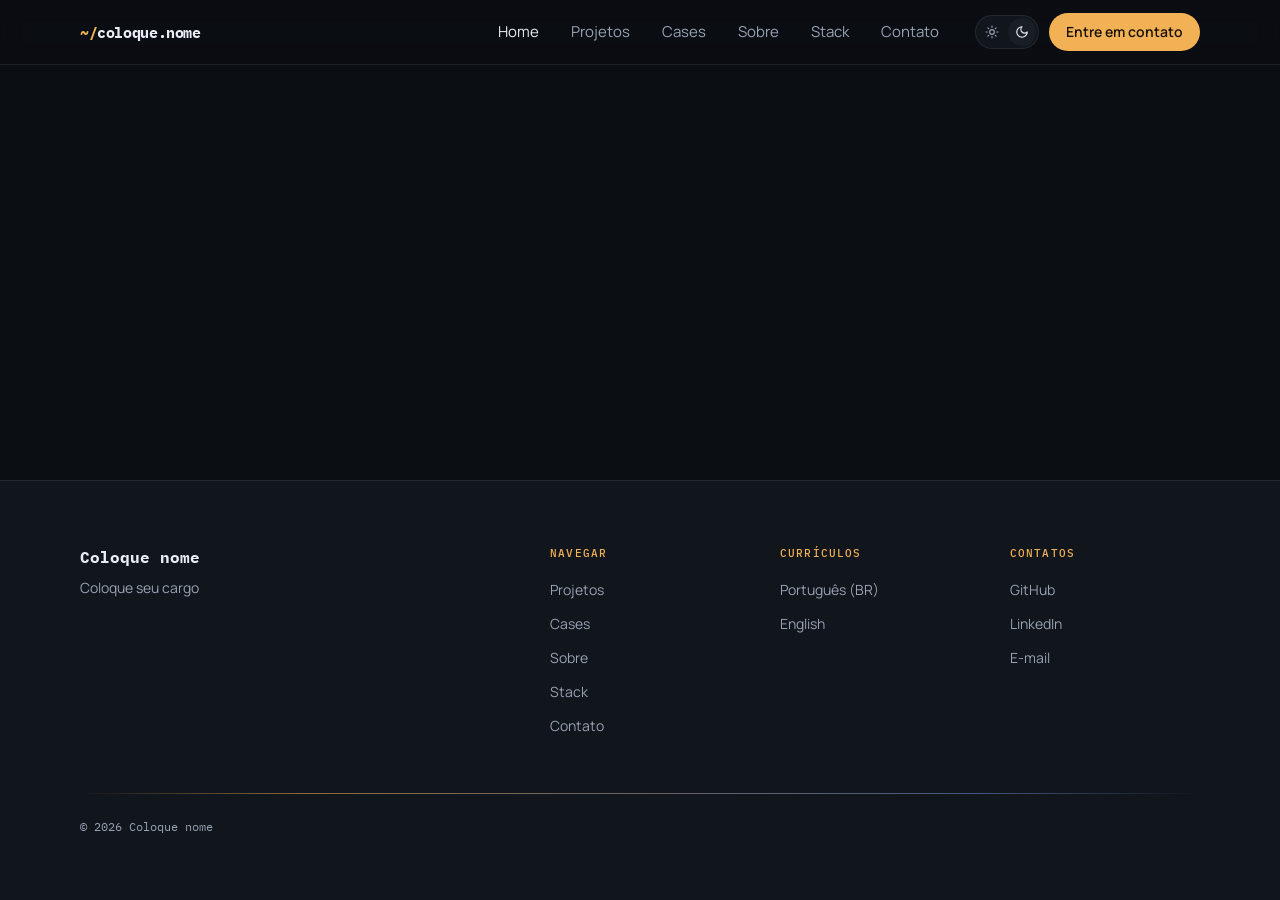
==== index.html @ 4e54563a "feat: adiciona rodapé Colunas de navegação, currículos e contatos, com o ano atualizado por script. " ====
<!DOCTYPE html>
<html lang="pt-BR">
<head>
  <meta charset="UTF-8">
  <meta name="viewport" content="width=device-width, initial-scale=1">
  <title>Coloque nome · Portfólio</title>
  <meta name="description" content="Portfólio com projetos, cases, trajetória e stack.">
  <meta property="og:title" content="Coloque nome · Portfólio">
  <meta property="og:description" content="Portfólio com projetos, cases, trajetória e stack.">
  <meta property="og:type" content="website">
  <meta property="og:locale" content="pt_BR">
  <link rel="icon" href="assets/favicon.svg" type="image/svg+xml">

  <link rel="preconnect" href="https://fonts.googleapis.com">
  <link rel="preconnect" href="https://fonts.gstatic.com" crossorigin>
  <link rel="stylesheet" href="https://fonts.googleapis.com/css2?family=IBM+Plex+Mono:wght@400;500;600;700&family=Manrope:wght@400..800&display=swap">

  <link rel="stylesheet" href="css/tokens.css">
  <link rel="stylesheet" href="css/base.css">
  <link rel="stylesheet" href="css/componentes.css">
  <link rel="stylesheet" href="css/layout.css">

  <!-- Aplica o tema antes de desenhar a página. -->
  <script src="js/tema.js"></script>
</head>
<body>
  <a class="pular" href="#conteudo">Pular para o conteúdo</a>

  <header class="cabecalho">
    <div class="container cabecalho__barra">
      <a class="logo" href="index.html" aria-label="Ir para a página inicial"><span aria-hidden="true">~/</span>coloque.nome</a>

      <div class="cabecalho__lado">
        <nav class="nav" aria-label="Navegação principal">
          <ul>
            <li><a href="index.html" aria-current="page">Home</a></li>
            <li><a href="projetos.html">Projetos</a></li>
            <li><a href="cases.html">Cases</a></li>
            <li><a href="sobre.html">Sobre</a></li>
            <li><a href="stack.html">Stack</a></li>
            <li><a href="contato.html">Contato</a></li>
          </ul>
        </nav>

        <div class="cabecalho__acoes">
          <div class="tema" role="group" aria-label="Tema">
            <button class="tema__botao" type="button" data-definir-tema="claro" aria-label="Usar tema claro" title="Usar tema claro">
              <svg class="icone" viewBox="0 0 24 24" aria-hidden="true"><circle cx="12" cy="12" r="4"/><path d="M12 2v2"/><path d="M12 20v2"/><path d="m4.93 4.93 1.41 1.41"/><path d="m17.66 17.66 1.41 1.41"/><path d="M2 12h2"/><path d="M20 12h2"/><path d="m6.34 17.66-1.41 1.41"/><path d="m19.07 4.93-1.41 1.41"/></svg>
            </button>
            <button class="tema__botao" type="button" data-definir-tema="escuro" aria-label="Usar tema escuro" title="Usar tema escuro">
              <svg class="icone" viewBox="0 0 24 24" aria-hidden="true"><path d="M12 3a6 6 0 0 0 9 9 9 9 0 1 1-9-9Z"/></svg>
            </button>
          </div>
          <a class="botao botao--primario cabecalho__cta" href="contato.html">Entre em contato</a>
          <button class="menu-botao" type="button" aria-expanded="false" aria-controls="menu-mobile" aria-label="Abrir menu">
            <svg class="icone icone--abrir" viewBox="0 0 24 24" aria-hidden="true"><path d="M4 6h16"/><path d="M4 12h16"/><path d="M4 18h16"/></svg>
            <svg class="icone icone--fechar" viewBox="0 0 24 24" aria-hidden="true"><path d="M18 6 6 18"/><path d="m6 6 12 12"/></svg>
          </button>
        </div>
      </div>
    </div>

    <nav class="menu-mobile" id="menu-mobile" aria-label="Navegação principal" hidden>
      <ul class="container">
        <li><a class="menu-mobile__link" href="index.html" aria-current="page"><span class="nav__marca" aria-hidden="true">/</span>Home</a></li>
        <li><a class="menu-mobile__link" href="projetos.html"><span class="nav__marca" aria-hidden="true">/</span>Projetos</a></li>
        <li><a class="menu-mobile__link" href="cases.html"><span class="nav__marca" aria-hidden="true">/</span>Cases</a></li>
        <li><a class="menu-mobile__link" href="sobre.html"><span class="nav__marca" aria-hidden="true">/</span>Sobre</a></li>
        <li><a class="menu-mobile__link" href="stack.html"><span class="nav__marca" aria-hidden="true">/</span>Stack</a></li>
        <li><a class="menu-mobile__link" href="contato.html"><span class="nav__marca" aria-hidden="true">/</span>Contato</a></li>
        <li class="menu-mobile__cta"><a class="botao botao--primario" href="contato.html">Entre em contato</a></li>
      </ul>
    </nav>
  </header>

  <main id="conteudo">
  </main>

  <footer class="rodape">
    <div class="container rodape__conteudo">
      <div class="rodape__grade">
        <div>
          <p class="rodape__nome">Coloque nome</p>
          <p class="rodape__cargo">Coloque seu cargo</p>
        </div>

        <div class="rodape__colunas">
          <div>
            <h2 class="rotulo">Navegar</h2>
            <ul>
              <li><a href="projetos.html">Projetos</a></li>
              <li><a href="cases.html">Cases</a></li>
              <li><a href="sobre.html">Sobre</a></li>
              <li><a href="stack.html">Stack</a></li>
              <li><a href="contato.html">Contato</a></li>
            </ul>
          </div>

          <div>
            <h2 class="rotulo">Currículos</h2>
            <ul>
              <li><a href="assets/curriculos/curriculo-pt-br.pdf" target="_blank" rel="noopener noreferrer">Português (BR)<span class="so-leitor"> (abre em nova aba)</span></a></li>
              <li><a href="assets/curriculos/resume-en.pdf" target="_blank" rel="noopener noreferrer" lang="en">English<span class="so-leitor" lang="pt-BR"> (abre em nova aba)</span></a></li>
            </ul>
          </div>

          <div>
            <h2 class="rotulo">Contatos</h2>
            <ul>
              <li><a href="https://github.com/seu-usuario" target="_blank" rel="noopener noreferrer">GitHub<span class="so-leitor"> (abre em nova aba)</span></a></li>
              <li><a href="https://www.linkedin.com/in/seu-usuario" target="_blank" rel="noopener noreferrer">LinkedIn<span class="so-leitor"> (abre em nova aba)</span></a></li>
              <li><a href="mailto:seuemail@exemplo.com">E-mail</a></li>
            </ul>
          </div>
        </div>
      </div>

      <div class="divisor"></div>
      <p class="rodape__direitos">© <span id="ano">2026</span> Coloque nome</p>
    </div>
  </footer>

  <script src="js/menu.js" defer></script>
  <script src="js/rodape.js" defer></script>
</body>
</html>
---- css/tokens.css ----
/*
 * TOKENS DE DESIGN
 * Todas as cores, fontes e medidas do site saem daqui.
 * O tema escuro é o padrão (:root); o claro entra com data-tema="claro" no <html>.
 * Para mudar a identidade, altere --ambar, --verde, --azul, --violeta e os neutros.
 */
:root {
  /* Tipografia */
  --fonte-sans: "Manrope", system-ui, -apple-system, "Segoe UI", Roboto, sans-serif;
  --fonte-mono: "IBM Plex Mono", ui-monospace, "Cascadia Code", Consolas, monospace;

  /* Neutros */
  --fundo: #0b0e13;
  --texto: #e9edf3;
  --superficie: #11151c;
  --superficie-2: #181d26;
  --texto-suave: #98a2b3;
  --linha: rgb(233 237 243 / 0.09);
  --linha-forte: rgb(233 237 243 / 0.18);

  /* Cores de destaque */
  --ambar: #f2b155;
  --verde: #5cc8b8;
  --azul: #7fa8f8;
  --violeta: #b5a0f5;
  --sobre-destaque: #1a1204;
  --erro: #ff8a7a;

  /* As "janelas" de código ficam escuras nos dois temas. */
  --codigo: #0e1218;
  --codigo-texto: #e9edf3;
  --codigo-suave: #8a95a6;
  --codigo-linha: rgb(233 237 243 / 0.1);
  --codigo-ambar: #f2b155;
  --codigo-verde: #5cc8b8;
  --codigo-azul: #7fa8f8;
  --codigo-violeta: #b5a0f5;

  /* Cor de destaque da seção atual (projetos = âmbar, cases = verde). */
  --tom: var(--ambar);

  /* Medidas */
  --raio: 0.75rem;
  --raio-grande: 1.05rem;
  --largura-site: 75rem;
  --altura-cabecalho: 4rem;

  /* Movimento */
  --curva-saida: cubic-bezier(0.22, 1, 0.36, 1);
}

[data-tema="claro"] {
  --fundo: #f5f6f8;
  --texto: #12161d;
  --superficie: #ffffff;
  --superficie-2: #eaedf2;
  --texto-suave: #556070;
  --linha: rgb(18 22 29 / 0.1);
  --linha-forte: rgb(18 22 29 / 0.2);

  --ambar: #a45a00;
  --verde: #0b7468;
  --azul: #2b5bd0;
  --violeta: #6547cc;
  --sobre-destaque: #ffffff;
  --erro: #c0392b;
}

/* Cada área do site pinta os destaques com a própria cor. */
[data-tom="projeto"] {
  --tom: var(--ambar);
}
[data-tom="case"] {
  --tom: var(--verde);
}
---- css/base.css ----
/*
 * BASE
 * Reset, tipografia e utilitários usados em todas as páginas.
 */

/* ----------------------------------- Reset ---------------------------------- */

*,
*::before,
*::after {
  box-sizing: border-box;
}

* {
  margin: 0;
}

html {
  height: 100%;
  font-family: var(--fonte-sans);
  color-scheme: dark;
  scroll-behavior: smooth;
  scroll-padding-top: 6rem;
  -webkit-text-size-adjust: 100%;
}

html[data-tema="claro"] {
  color-scheme: light;
}

body {
  display: flex;
  min-height: 100%;
  flex-direction: column;
  background: var(--fundo);
  color: var(--texto);
  line-height: 1.5;
  -webkit-font-smoothing: antialiased;
}

main {
  flex: 1;
}

img,
svg {
  display: block;
  max-width: 100%;
}

a {
  color: inherit;
  text-decoration: none;
}

ul,
ol {
  padding: 0;
  list-style: none;
}

h1,
h2,
h3,
h4 {
  font-size: inherit;
  font-weight: inherit;
  text-wrap: balance;
}

button,
input,
select,
textarea {
  font: inherit;
  color: inherit;
}

button {
  padding: 0;
  border: 0;
  background: none;
  cursor: pointer;
}

[hidden] {
  display: none !important;
}

::selection {
  background: color-mix(in oklab, var(--ambar) 35%, transparent);
}

:focus-visible {
  outline: 2px solid var(--tom);
  outline-offset: 3px;
}

/* -------------------------------- Utilitários ------------------------------- */

/* Largura máxima do conteúdo, com respiro nas laterais. */
.container {
  width: 100%;
  max-width: var(--largura-site);
  margin-inline: auto;
  padding-inline: 1.25rem;
}

@media (min-width: 40rem) {
  .container {
    padding-inline: 2.5rem;
  }
}

/* Rótulo pequeno em mono, caixa alta: categorias, metadados, índices. */
.rotulo {
  font-family: var(--fonte-mono);
  font-size: 0.6875rem;
  font-weight: 500;
  line-height: 1.5;
  letter-spacing: 0.1em;
  text-transform: uppercase;
}

/* Divisor fino que se apaga nas pontas. */
.divisor {
  height: 1px;
  background: linear-gradient(
    90deg,
    transparent,
    color-mix(in oklab, var(--tom) 55%, transparent) 20%,
    color-mix(in oklab, var(--azul) 45%, transparent) 80%,
    transparent
  );
}

/* Malha de "blueprint" usada nas capas geradas. */
.malha {
  background-image:
    linear-gradient(var(--linha) 1px, transparent 1px),
    linear-gradient(90deg, var(--linha) 1px, transparent 1px);
  background-size: 32px 32px;
}

/* Ícones em linha (SVG), herdam a cor do texto. */
.icone {
  width: 1rem;
  height: 1rem;
  flex-shrink: 0;
  fill: none;
  stroke: currentColor;
  stroke-width: 2;
  stroke-linecap: round;
  stroke-linejoin: round;
}

/* Cursor piscando das janelas de código. */
.cursor {
  display: inline-block;
  width: 0.55em;
  height: 1.1em;
  vertical-align: text-bottom;
  background: var(--codigo-ambar);
  animation: cursor-pisca 1.1s steps(1) infinite;
}

@keyframes cursor-pisca {
  0%,
  49% {
    opacity: 1;
  }
  50%,
  100% {
    opacity: 0;
  }
}

/* Visível só para leitores de tela. */
.so-leitor {
  position: absolute;
  width: 1px;
  height: 1px;
  overflow: hidden;
  clip-path: inset(50%);
  white-space: nowrap;
}

/* Link "Pular para o conteúdo": aparece ao receber foco pelo teclado. */
.pular {
  position: fixed;
  top: 0.75rem;
  left: 0.75rem;
  z-index: 100;
  padding: 0.5rem 1rem;
  border-radius: 999px;
  background: var(--ambar);
  color: var(--sobre-destaque);
  font-size: 0.875rem;
  transform: translateY(-200%);
}

.pular:focus {
  transform: none;
}
---- css/componentes.css ----
/*
 * COMPONENTES
 * Peças reaproveitadas entre as páginas.
 */

/* ----------------------------------- Botão ---------------------------------- */

.botao {
  display: inline-flex;
  align-items: center;
  justify-content: center;
  gap: 0.5rem;
  padding: 0.625rem 1.25rem;
  border: 1px solid transparent;
  border-radius: 999px;
  font-size: 0.875rem;
  font-weight: 600;
  line-height: 1.25rem;
  white-space: nowrap;
  cursor: pointer;
  transition:
    background-color 150ms var(--curva-saida),
    color 150ms var(--curva-saida),
    border-color 150ms var(--curva-saida),
    transform 150ms var(--curva-saida);
}

.botao:active {
  transform: translateY(1px);
}

.botao:disabled {
  opacity: 0.6;
  cursor: default;
}

/* Preenchido com a cor de destaque da seção. */
.botao--primario {
  background: var(--tom);
  color: var(--sobre-destaque);
}

.botao--primario:hover {
  background: color-mix(in oklab, var(--tom), var(--texto) 14%);
}

/* Só contorno, para a ação secundária. */
.botao--secundario {
  border-color: color-mix(in oklab, var(--tom) 55%, transparent);
  color: var(--tom);
}

.botao--secundario:hover {
  background: color-mix(in oklab, var(--tom) 12%, transparent);
}
---- css/layout.css ----
/*
 * LAYOUT
 * Cabeçalho fixo e rodapé, repetidos em todas as páginas.
 */

/* --------------------------------- Cabeçalho -------------------------------- */

.cabecalho {
  position: fixed;
  inset: 0 0 auto;
  z-index: 50;
  border-bottom: 1px solid var(--linha);
  background: color-mix(in srgb, var(--fundo) 85%, transparent);
  -webkit-backdrop-filter: blur(12px);
  backdrop-filter: blur(12px);
}

/* O cabeçalho é fixo: o conteúdo começa logo abaixo dele. */
main {
  padding-top: var(--altura-cabecalho);
}

.cabecalho__barra {
  display: flex;
  height: var(--altura-cabecalho);
  align-items: center;
  justify-content: space-between;
  gap: 1rem;
}

.logo {
  font-family: var(--fonte-mono);
  font-size: 0.95rem;
  font-weight: 700;
  letter-spacing: -0.025em;
}

.logo span {
  color: var(--ambar);
}

.cabecalho__lado {
  display: flex;
  align-items: center;
  gap: 1.5rem;
}

.cabecalho__acoes {
  display: flex;
  align-items: center;
  gap: 0.625rem;
}

/* O botão de contato só cabe a partir de 640px. */
.cabecalho__cta {
  display: none;
  padding: 0.5rem 1rem;
}

@media (min-width: 40rem) {
  .cabecalho__cta {
    display: inline-flex;
  }
}

/* Navegação em linha, a partir de 1024px. */
.nav {
  display: none;
}

.nav ul {
  display: flex;
  align-items: center;
  gap: 0.5rem;
}

.nav a {
  display: block;
  padding: 0.375rem 0.75rem;
  border-radius: 999px;
  color: var(--texto-suave);
  font-size: 0.9375rem;
  transition: color 150ms;
}

.nav a:hover,
.nav a[aria-current="page"] {
  color: var(--texto);
}

/* A barra em mono marca a página atual. */
.nav__marca {
  margin-right: 0.25rem;
  color: var(--ambar);
  font-family: var(--fonte-mono);
}

@media (min-width: 64rem) {
  .nav {
    display: block;
  }
}

/* ------------------------------ Alternar tema ------------------------------- */

/* Controle segmentado sol/lua. O lado ativo é pintado só com CSS. */
.tema {
  display: inline-flex;
  align-items: center;
  gap: 0.125rem;
  padding: 0.125rem;
  border: 1px solid var(--linha);
  border-radius: 999px;
  background: var(--superficie);
}

.tema__botao {
  display: inline-flex;
  width: 1.75rem;
  height: 1.75rem;
  align-items: center;
  justify-content: center;
  border-radius: 999px;
  color: var(--texto-suave);
  transition: color 150ms;
}

.tema__botao:hover {
  color: var(--texto);
}

.tema__botao .icone {
  width: 0.875rem;
  height: 0.875rem;
}

:root:not([data-tema="claro"]) .tema__botao[data-definir-tema="escuro"],
[data-tema="claro"] .tema__botao[data-definir-tema="claro"] {
  background: var(--superficie-2);
  color: var(--texto);
}

/* -------------------------------- Menu mobile ------------------------------- */

.menu-botao {
  display: inline-flex;
  width: 2.25rem;
  height: 2.25rem;
  align-items: center;
  justify-content: center;
  border: 1px solid var(--linha);
  border-radius: 999px;
}

/* O ícone troca entre "menu" e "fechar" conforme o estado do botão. */
.menu-botao .icone--fechar,
.menu-botao[aria-expanded="true"] .icone--abrir {
  display: none;
}

.menu-botao[aria-expanded="true"] .icone--fechar {
  display: block;
}

.menu-mobile {
  border-top: 1px solid var(--linha);
  background: var(--fundo);
}

.menu-mobile ul {
  display: flex;
  flex-direction: column;
  padding-block: 0.75rem;
}

.menu-mobile__link {
  display: flex;
  align-items: center;
  gap: 0.5rem;
  padding-block: 0.75rem;
  color: var(--texto-suave);
}

.menu-mobile__link[aria-current="page"] {
  color: var(--texto);
}

.menu-mobile__link .nav__marca {
  margin-right: 0;
  opacity: 0;
}

.menu-mobile__link[aria-current="page"] .nav__marca {
  opacity: 1;
}

/* No celular o botão de contato sai da barra e vem para o fim do menu. */
.menu-mobile__cta {
  padding: 0.75rem 0 0.5rem;
}

.menu-mobile__cta .botao {
  width: 100%;
}

@media (min-width: 40rem) {
  .menu-mobile__cta {
    display: none;
  }
}

@media (min-width: 64rem) {
  .menu-botao,
  .menu-mobile {
    display: none;
  }
}

/* ---------------------------------- Rodapé ---------------------------------- */

.rodape {
  border-top: 1px solid var(--linha);
  background: var(--superficie);
}

.rodape__conteudo {
  padding-block: 4rem;
}

.rodape__grade {
  display: grid;
  gap: 3rem;
}

.rodape__nome {
  font-family: var(--fonte-mono);
  font-weight: 700;
}

.rodape__cargo {
  max-width: 18rem;
  margin-top: 0.5rem;
  color: var(--texto-suave);
  font-size: 0.875rem;
}

.rodape__colunas {
  display: grid;
  grid-template-columns: repeat(2, 1fr);
  gap: 2.5rem;
}

.rodape__colunas h2 {
  color: var(--ambar);
}

.rodape__colunas ul {
  display: flex;
  flex-direction: column;
  gap: 0.625rem;
  margin-top: 1rem;
}

.rodape__colunas a {
  color: var(--texto-suave);
  font-size: 0.875rem;
  transition: color 150ms;
}

.rodape__colunas a:hover {
  color: var(--texto);
}

.rodape .divisor {
  margin-top: 3.5rem;
}

.rodape__direitos {
  margin-top: 1.5rem;
  color: var(--texto-suave);
  font-family: var(--fonte-mono);
  font-size: 0.75rem;
}

@media (min-width: 40rem) {
  .rodape__colunas {
    grid-template-columns: repeat(3, 1fr);
  }
}

@media (min-width: 64rem) {
  .rodape__grade {
    grid-template-columns: 1.3fr 2fr;
  }
}
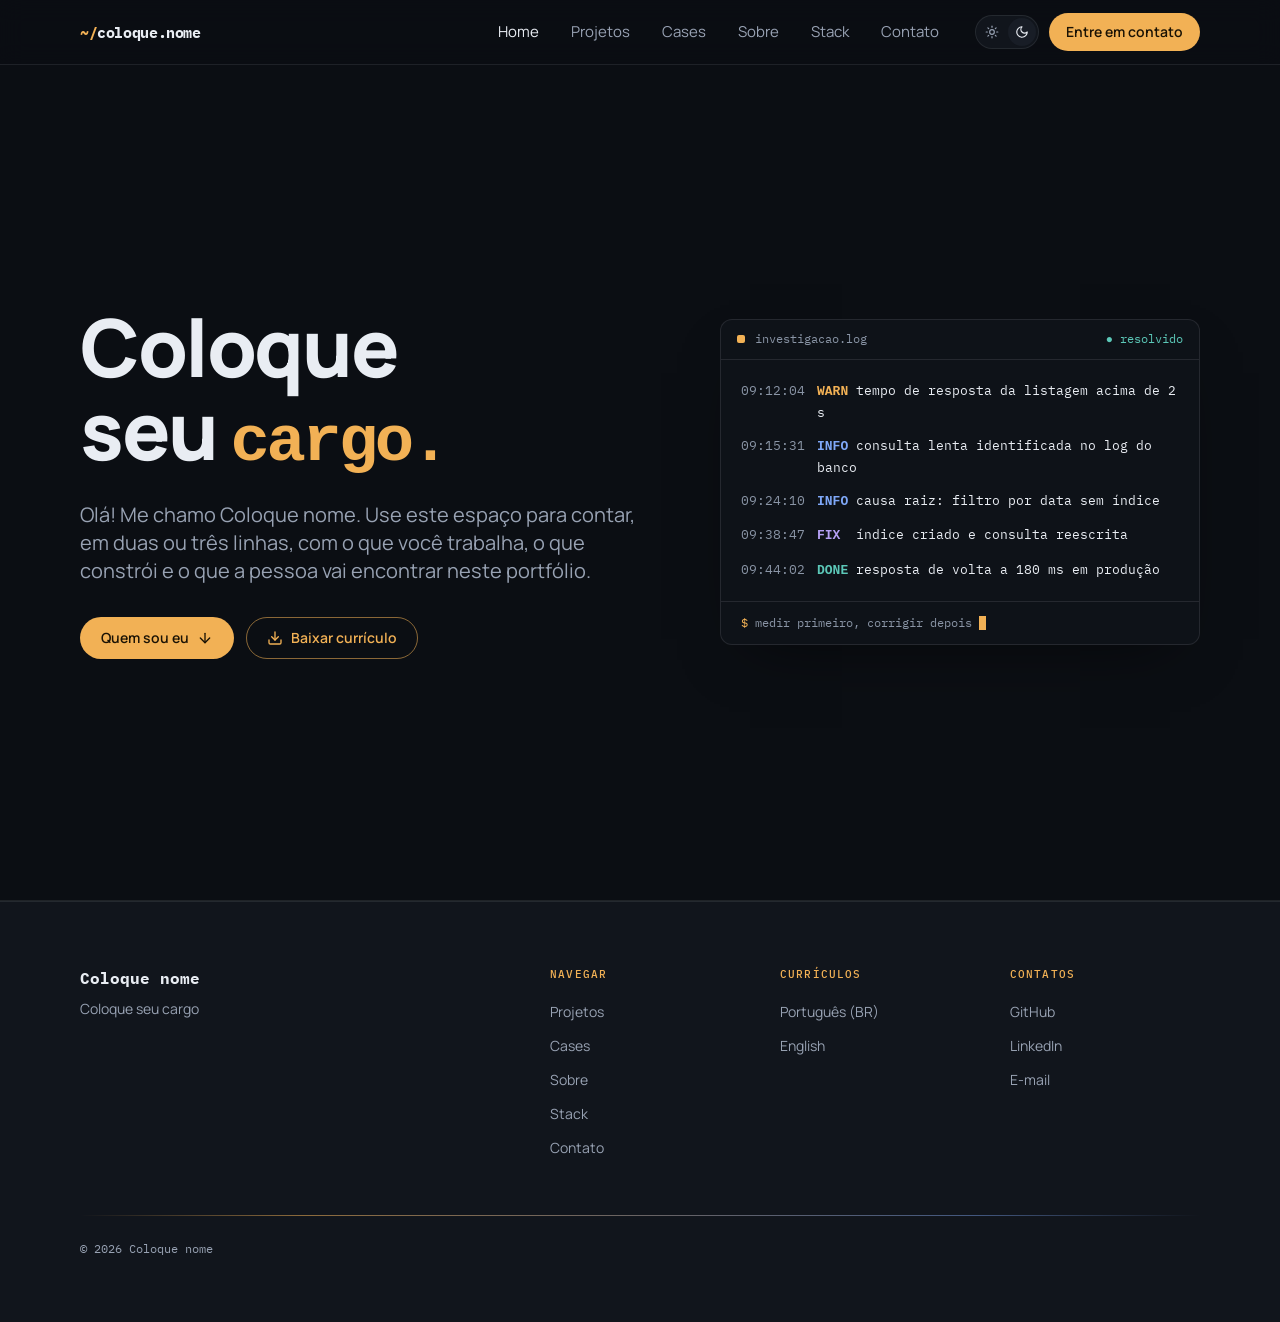
==== commit f24936ea: "feat: adiciona hero da home com painel de log Título, apresentação, botões e o log revelado linha a " ====
--- a/index.html
+++ b/index.html
@@ -19,6 +19,7 @@
   <link rel="stylesheet" href="css/base.css">
   <link rel="stylesheet" href="css/componentes.css">
   <link rel="stylesheet" href="css/layout.css">
+  <link rel="stylesheet" href="css/home.css">
 
   <!-- Aplica o tema antes de desenhar a página. -->
   <script src="js/tema.js"></script>
@@ -74,6 +75,51 @@
   </header>
 
   <main id="conteudo">
+    <!-- Hero -->
+    <section class="hero">
+      <div class="container hero__grade">
+        <div>
+          <h1 class="hero__titulo">Coloque seu <span>cargo.</span></h1>
+          <p class="hero__subtitulo">Olá! Me chamo Coloque nome. Use este espaço para contar, em duas ou três linhas, com o que você trabalha, o que constrói e o que a pessoa vai encontrar neste portfólio.</p>
+          <div class="hero__acoes">
+            <a class="botao botao--primario" href="#quem-sou">Quem sou eu <svg class="icone" viewBox="0 0 24 24" aria-hidden="true"><path d="M12 5v14"/><path d="m19 12-7 7-7-7"/></svg></a>
+            <a class="botao botao--secundario" href="assets/curriculos/curriculo-pt-br.pdf" target="_blank" rel="noopener noreferrer"><svg class="icone" viewBox="0 0 24 24" aria-hidden="true"><path d="M21 15v4a2 2 0 0 1-2 2H5a2 2 0 0 1-2-2v-4"/><path d="m7 10 5 5 5-5"/><path d="M12 15V3"/></svg> Baixar currículo<span class="so-leitor"> (abre em nova aba)</span></a>
+          </div>
+        </div>
+
+        <div class="hero__painel">
+          <div class="janela">
+            <div class="janela__barra">
+              <p class="janela__titulo"><span>investigacao.log</span></p>
+              <p class="janela__lateral">● resolvido</p>
+            </div>
+            <ol class="log">
+              <li style="--i: 0">
+                <span class="log__hora">09:12:04</span>
+                <span><span class="log__nivel log__nivel--warn">WARN</span> tempo de resposta da listagem acima de 2 s</span>
+              </li>
+              <li style="--i: 1">
+                <span class="log__hora">09:15:31</span>
+                <span><span class="log__nivel log__nivel--info">INFO</span> consulta lenta identificada no log do banco</span>
+              </li>
+              <li style="--i: 2">
+                <span class="log__hora">09:24:10</span>
+                <span><span class="log__nivel log__nivel--info">INFO</span> causa raiz: filtro por data sem índice</span>
+              </li>
+              <li style="--i: 3">
+                <span class="log__hora">09:38:47</span>
+                <span><span class="log__nivel log__nivel--fix">FIX </span> índice criado e consulta reescrita</span>
+              </li>
+              <li style="--i: 4">
+                <span class="log__hora">09:44:02</span>
+                <span><span class="log__nivel log__nivel--done">DONE</span> resposta de volta a 180 ms em produção</span>
+              </li>
+            </ol>
+            <p class="log__rodape"><span>$</span> medir primeiro, corrigir depois <span class="cursor" aria-hidden="true"></span></p>
+          </div>
+        </div>
+      </div>
+    </section>
   </main>
 
   <footer class="rodape">
--- a/css/componentes.css
+++ b/css/componentes.css
@@ -53,3 +53,58 @@
 .botao--secundario:hover {
   background: color-mix(in oklab, var(--tom) 12%, transparent);
 }
+
+/* ---------------------------------- Janela ---------------------------------- */
+
+/*
+ * Moldura de "janela": barra de título com o nome do arquivo e um indicador.
+ * Fica escura nos dois temas, como um editor de código.
+ */
+.janela {
+  overflow: hidden;
+  border: 1px solid var(--codigo-linha);
+  border-radius: var(--raio);
+  background: var(--codigo);
+  color: var(--codigo-texto);
+  box-shadow: 0 24px 60px -30px rgb(0 0 0 / 0.6);
+}
+
+.janela__barra {
+  display: flex;
+  min-height: 2.5rem;
+  align-items: center;
+  justify-content: space-between;
+  gap: 0.75rem;
+  padding: 0.5rem 1rem;
+  border-bottom: 1px solid var(--codigo-linha);
+  font-family: var(--fonte-mono);
+  font-size: 0.75rem;
+}
+
+.janela__titulo {
+  display: flex;
+  min-width: 0;
+  align-items: center;
+  gap: 0.625rem;
+  color: var(--codigo-suave);
+}
+
+.janela__titulo::before {
+  width: 0.5rem;
+  height: 0.5rem;
+  flex-shrink: 0;
+  border-radius: 2px;
+  background: var(--codigo-ambar);
+  content: "";
+}
+
+.janela__titulo span {
+  overflow: hidden;
+  text-overflow: ellipsis;
+  white-space: nowrap;
+}
+
+.janela__lateral {
+  flex-shrink: 0;
+  color: var(--codigo-verde);
+}
--- a/css/home.css
+++ b/css/home.css
@@ -0,0 +1,143 @@
+/*
+ * HOME
+ * Estilos que só a página inicial usa.
+ */
+
+/* ----------------------------------- Hero ----------------------------------- */
+
+.hero {
+  position: relative;
+  overflow: hidden;
+  border-bottom: 1px solid var(--linha);
+}
+
+.hero__grade {
+  position: relative;
+  display: grid;
+  min-height: min(calc(100svh - var(--altura-cabecalho)), 54rem);
+  align-content: center;
+  align-items: start;
+  gap: 3rem;
+  padding-block: 4rem;
+}
+
+.hero__titulo {
+  font-size: 2.75rem;
+  font-weight: 800;
+  line-height: 1.04;
+  letter-spacing: -0.03em;
+}
+
+/* A segunda parte do título vai em mono, na cor de destaque. */
+.hero__titulo span {
+  color: var(--ambar);
+  font-family: var(--fonte-mono);
+  font-size: 0.82em;
+  font-weight: 600;
+  letter-spacing: -0.05em;
+}
+
+.hero__subtitulo {
+  max-width: 36rem;
+  margin-top: 1.5rem;
+  color: var(--texto-suave);
+  font-size: 1.125rem;
+  line-height: 1.75rem;
+}
+
+.hero__acoes {
+  display: flex;
+  flex-wrap: wrap;
+  gap: 0.75rem;
+  margin-top: 2rem;
+}
+
+/* Painel de log: a "assinatura" visual do site, revelada linha a linha. */
+.log {
+  display: flex;
+  flex-direction: column;
+  gap: 0.75rem;
+  padding: 1.25rem;
+  font-family: var(--fonte-mono);
+  font-size: 0.8125rem;
+  line-height: 1.625;
+}
+
+.log li {
+  display: grid;
+  grid-template-columns: auto 1fr;
+  gap: 0.75rem;
+  animation: log-entra 0.35s var(--curva-saida) both;
+  animation-delay: calc(0.35s + var(--i) * 0.45s);
+}
+
+.log__hora {
+  color: var(--codigo-suave);
+}
+
+.log__nivel {
+  font-weight: 600;
+  white-space: pre;
+}
+
+.log__nivel--warn {
+  color: var(--codigo-ambar);
+}
+
+.log__nivel--info {
+  color: var(--codigo-azul);
+}
+
+.log__nivel--fix {
+  color: var(--codigo-violeta);
+}
+
+.log__nivel--done {
+  color: var(--codigo-verde);
+}
+
+.log__rodape {
+  padding: 0.75rem 1.25rem;
+  border-top: 1px solid var(--codigo-linha);
+  color: var(--codigo-suave);
+  font-family: var(--fonte-mono);
+  font-size: 0.75rem;
+}
+
+.log__rodape > span:first-child {
+  color: var(--codigo-ambar);
+}
+
+@keyframes log-entra {
+  from {
+    opacity: 0;
+    transform: translateX(-6px);
+  }
+}
+
+@media (min-width: 40rem) {
+  .hero__titulo {
+    font-size: 3.75rem;
+  }
+}
+
+@media (min-width: 64rem) {
+  .hero__grade {
+    grid-template-columns: 1.2fr 1fr;
+    gap: 4rem;
+    padding-block: 6rem;
+  }
+
+  .hero__titulo {
+    font-size: 5rem;
+  }
+
+  .hero__subtitulo {
+    font-size: 1.25rem;
+  }
+
+  /* Compensa o espaço acima das maiúsculas, para o topo do painel bater com o das letras. */
+  .hero__painel {
+    margin-top: 0.875rem;
+  }
+}
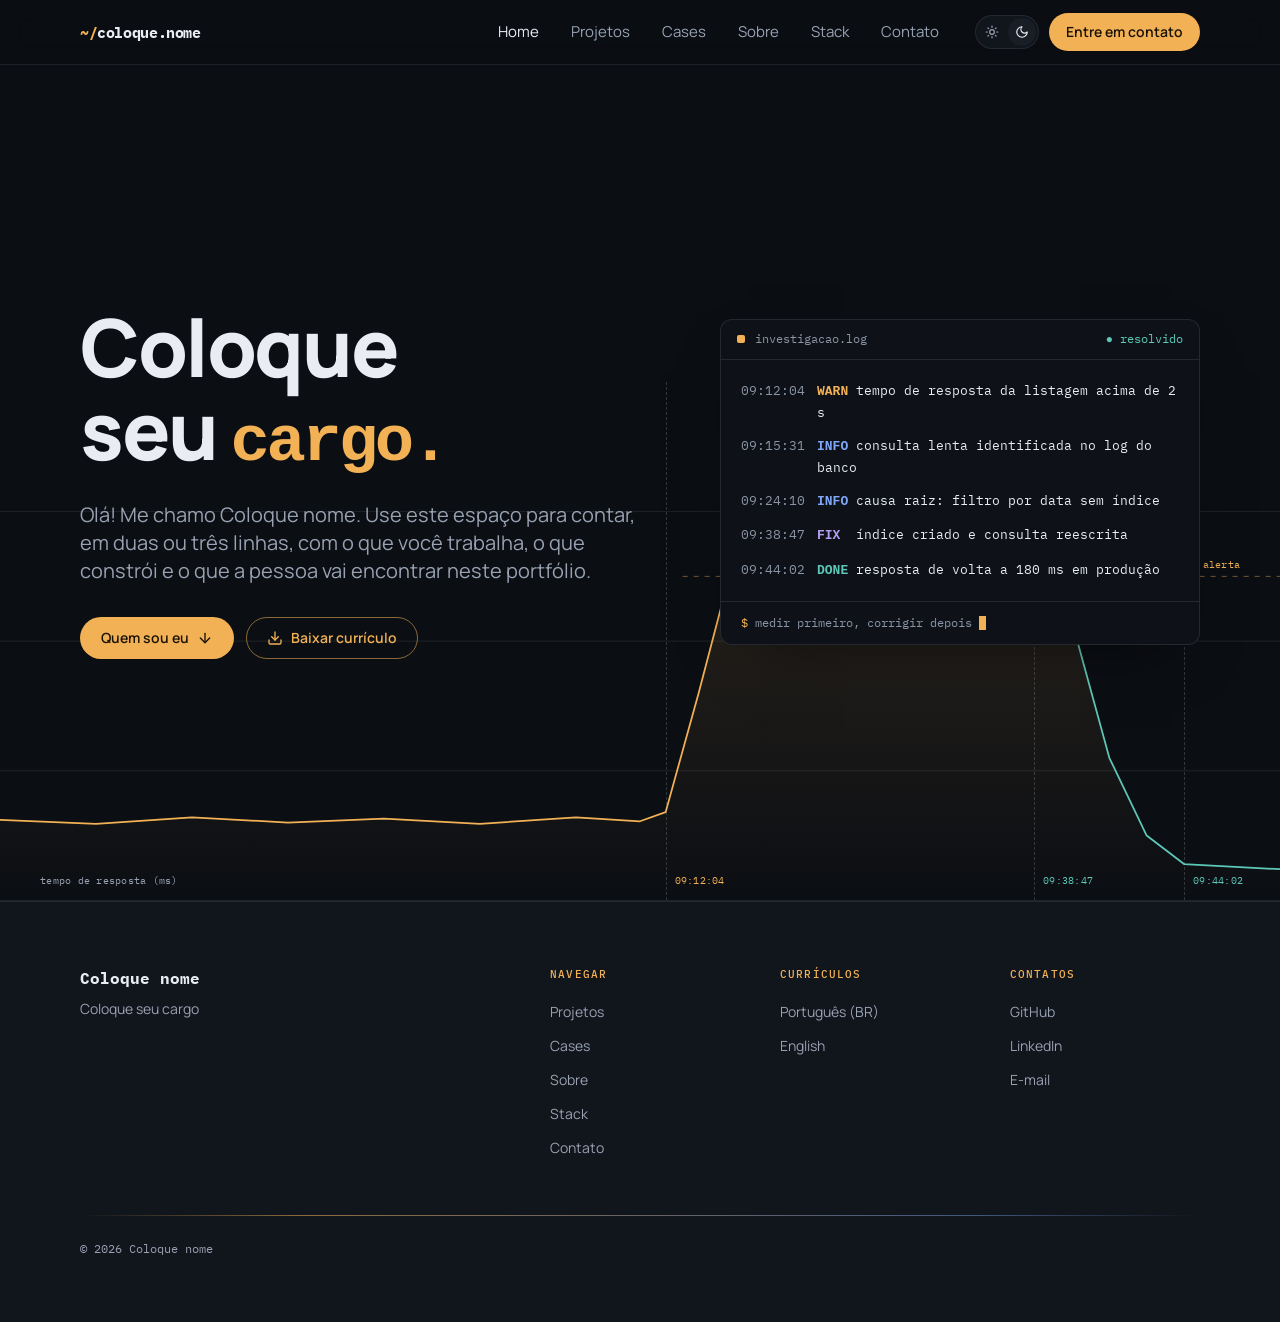
==== commit 295ac494: "feat: adiciona gráfico animado no fundo do hero SVG desenhado da esquerda para a direita, visível a " ====
--- a/index.html
+++ b/index.html
@@ -77,6 +77,38 @@
   <main id="conteudo">
     <!-- Hero -->
     <section class="hero">
+      <div class="grafico" aria-hidden="true">
+        <svg viewBox="0 0 1200 400" preserveAspectRatio="none">
+          <defs>
+            <linearGradient id="grafico-area" x1="0" y1="0" x2="0" y2="1">
+              <stop class="grafico__area-cor" offset="0" stop-opacity="0.16" />
+              <stop class="grafico__area-cor" offset="1" stop-opacity="0" />
+            </linearGradient>
+          </defs>
+
+          <!-- Linhas de escala -->
+          <line class="grafico__escala" x1="0" x2="1200" y1="100" y2="100" />
+          <line class="grafico__escala" x1="0" x2="1200" y1="200" y2="200" />
+          <line class="grafico__escala" x1="0" x2="1200" y1="300" y2="300" />
+
+          <!-- Limite de alerta -->
+          <line class="grafico__limite" x1="640" x2="1200" y1="150" y2="150" />
+
+          <!-- Estável, pico no alerta, platô durante a investigação e queda depois da correção -->
+          <path class="grafico__area" d="M0,338 L90,341 L180,336 L270,340 L360,337 L450,341 L540,336 L600,339 L624,332 L655,240 L690,130 L725,78 L780,66 L840,74 L900,60 L940,70 L970,68 L1000,170 L1040,290 L1075,350 L1110,372 L1200,376 L1200,400 L0,400 Z" />
+          <path class="grafico__linha" d="M0,338 L90,341 L180,336 L270,340 L360,337 L450,341 L540,336 L600,339 L624,332 L655,240 L690,130 L725,78 L780,66 L840,74 L900,60 L940,70 L970,68" />
+          <path class="grafico__linha grafico__linha--recuperacao" d="M970,68 L1000,170 L1040,290 L1075,350 L1110,372 L1200,376" />
+        </svg>
+
+        <div class="grafico__rotulos">
+          <span class="grafico__metrica">tempo de resposta (ms)</span>
+          <span class="grafico__nome-limite">limite de alerta</span>
+          <span class="grafico__marco grafico__marco--alerta" style="--x: 52%"><span>09:12:04</span></span>
+          <span class="grafico__marco" style="--x: 80.8%"><span>09:38:47</span></span>
+          <span class="grafico__marco" style="--x: 92.5%"><span>09:44:02</span></span>
+        </div>
+      </div>
+
       <div class="container hero__grade">
         <div>
           <h1 class="hero__titulo">Coloque seu <span>cargo.</span></h1>
--- a/css/home.css
+++ b/css/home.css
@@ -141,3 +141,129 @@
     margin-top: 0.875rem;
   }
 }
+
+/* ------------------------------ Gráfico do hero ----------------------------- */
+
+/*
+ * Fundo do hero: o gráfico de monitoramento do incidente que o painel de log
+ * conta. A métrica fica estável, sobe no alerta e cai depois da correção.
+ * Aparece só a partir de 1024px, onde o hero tem duas colunas.
+ */
+.grafico {
+  position: absolute;
+  inset: auto 0 0;
+  display: none;
+  height: 62%;
+  pointer-events: none;
+  user-select: none;
+}
+
+/* O traçado é revelado da esquerda para a direita por um recorte. */
+.grafico svg {
+  position: absolute;
+  inset: 0;
+  width: 100%;
+  height: 100%;
+  animation: grafico-revela 2.4s linear 0.2s both;
+}
+
+.grafico line,
+.grafico path {
+  vector-effect: non-scaling-stroke;
+}
+
+.grafico__escala {
+  stroke: var(--linha);
+  stroke-width: 1;
+}
+
+.grafico__limite {
+  stroke: var(--ambar);
+  stroke-width: 1;
+  stroke-dasharray: 5 6;
+  stroke-opacity: 0.45;
+}
+
+.grafico__area {
+  fill: url(#grafico-area);
+}
+
+.grafico__area-cor {
+  stop-color: var(--ambar);
+}
+
+.grafico__linha {
+  fill: none;
+  stroke: var(--ambar);
+  stroke-width: 1.75;
+  stroke-linejoin: round;
+}
+
+.grafico__linha--recuperacao {
+  stroke: var(--verde);
+}
+
+/* Os rótulos ficam em HTML, posicionados em %, para o texto não esticar com o SVG. */
+.grafico__rotulos {
+  position: absolute;
+  inset: 0;
+  color: var(--texto-suave);
+  font-family: var(--fonte-mono);
+  font-size: 0.625rem;
+  letter-spacing: 0.025em;
+  animation: grafico-surge 0.6s 0.4s both;
+}
+
+.grafico__metrica {
+  position: absolute;
+  bottom: 0.75rem;
+  left: 2.5rem;
+}
+
+.grafico__nome-limite {
+  position: absolute;
+  top: 37.5%;
+  right: 2.5rem;
+  padding-bottom: 0.25rem;
+  color: var(--ambar);
+  transform: translateY(-100%);
+}
+
+.grafico__marco {
+  position: absolute;
+  inset-block: 0;
+  left: var(--x);
+  border-left: 1px dashed var(--linha-forte);
+}
+
+.grafico__marco span {
+  position: absolute;
+  bottom: 0.75rem;
+  left: 0.5rem;
+  color: var(--verde);
+}
+
+.grafico__marco--alerta span {
+  color: var(--ambar);
+}
+
+@keyframes grafico-revela {
+  from {
+    clip-path: inset(0 100% 0 0);
+  }
+  to {
+    clip-path: inset(0);
+  }
+}
+
+@keyframes grafico-surge {
+  from {
+    opacity: 0;
+  }
+}
+
+@media (min-width: 64rem) {
+  .grafico {
+    display: block;
+  }
+}
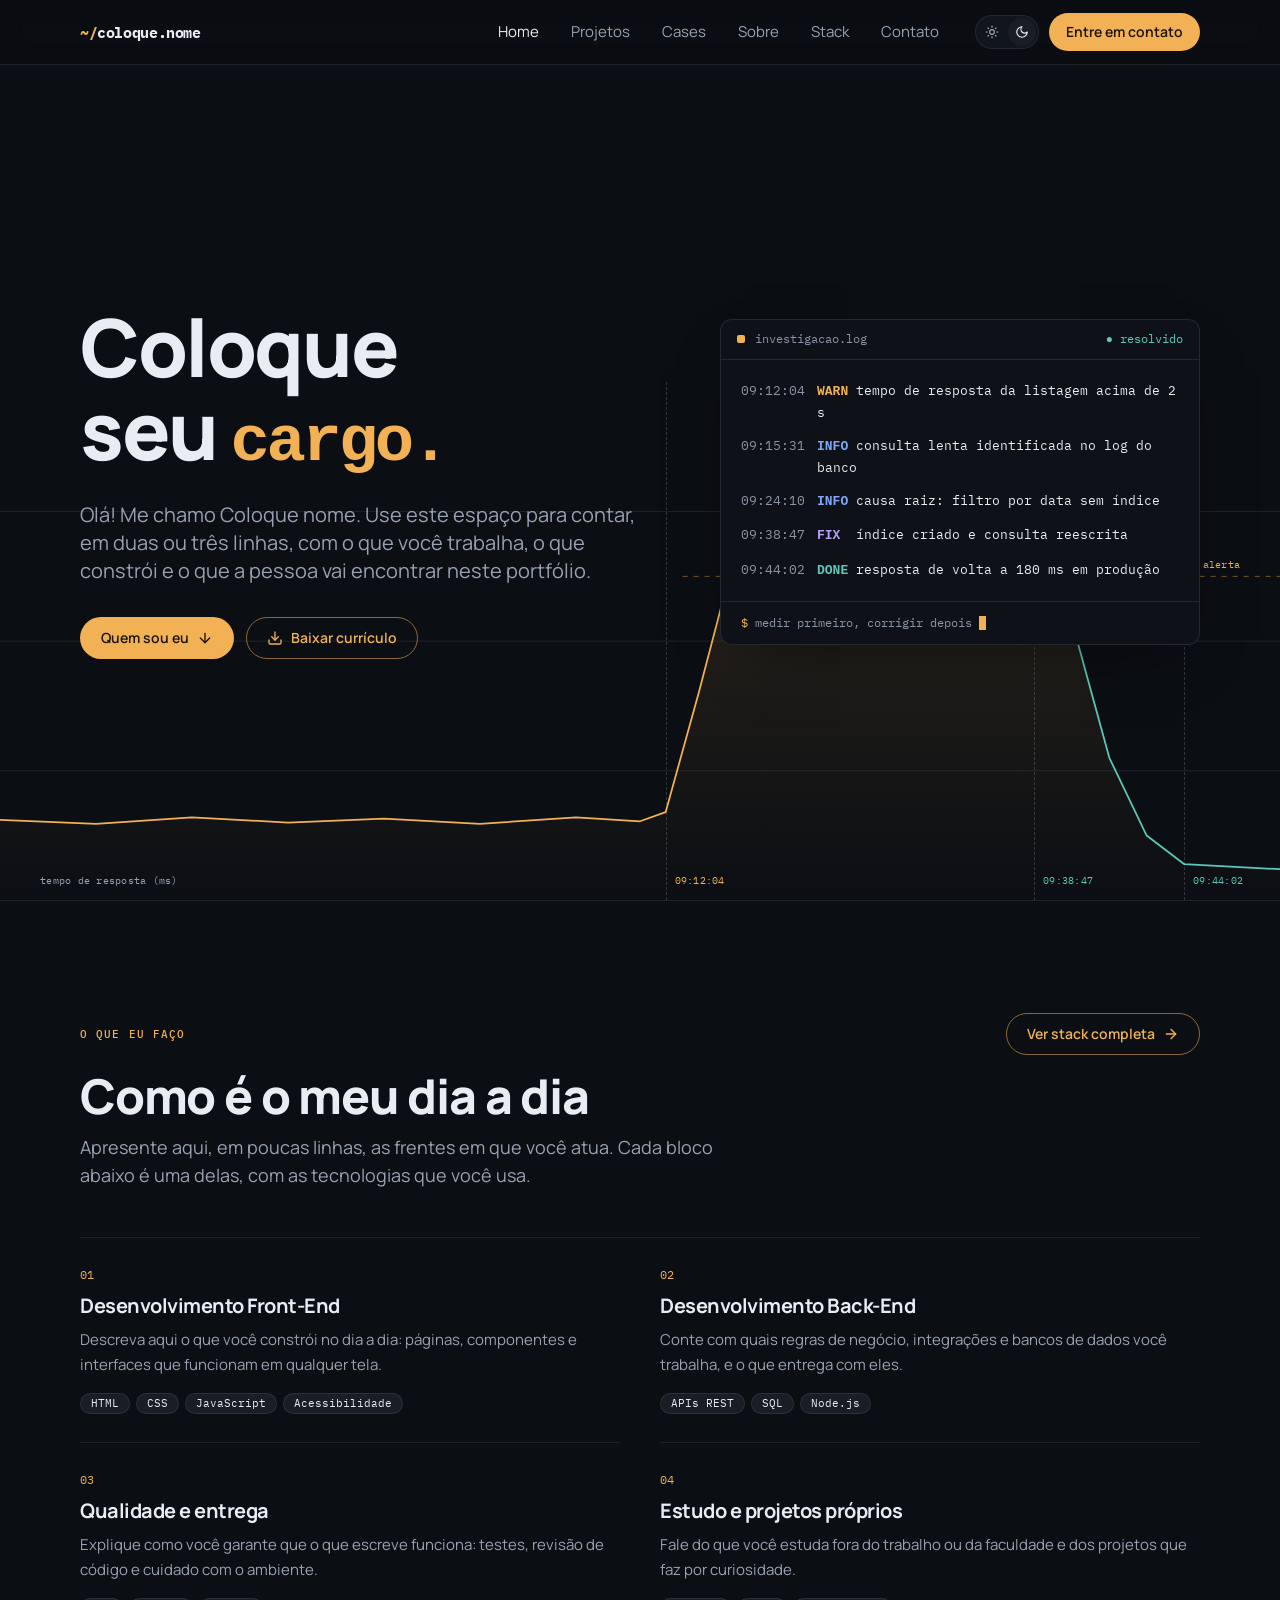
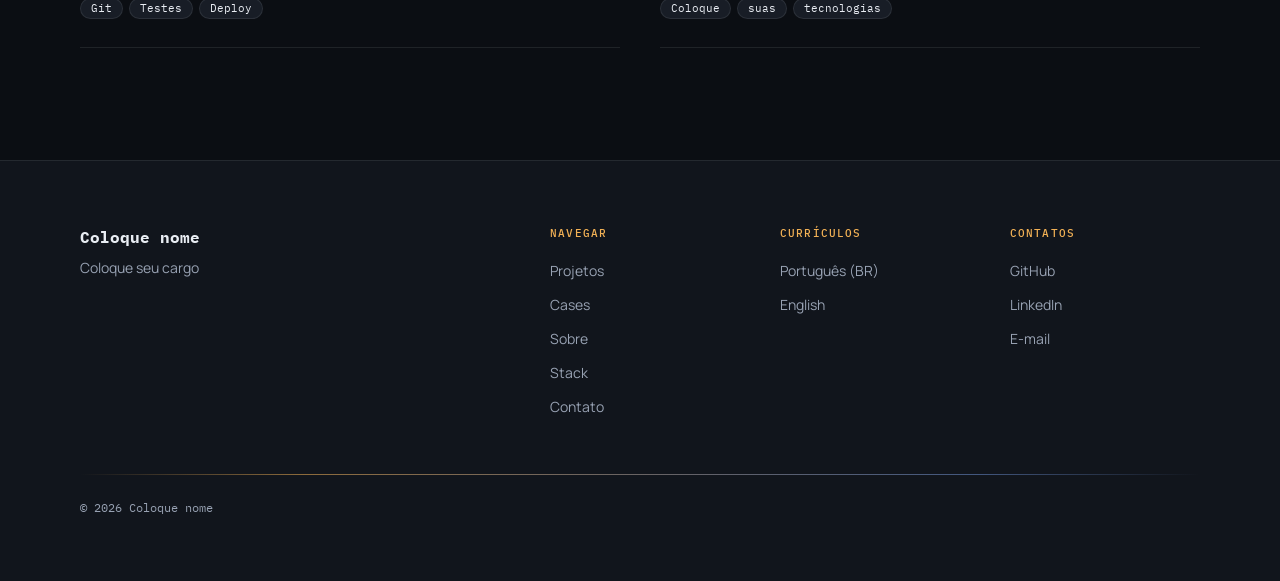
==== commit f579fbac: "feat: adiciona seção "O que eu faço" na home Co-authored-by: Vinicius Amaral <vinicius.mbrito04@gmai" ====
--- a/index.html
+++ b/index.html
@@ -152,6 +152,64 @@
         </div>
       </div>
     </section>
+
+    <!-- O que eu faço -->
+    <section class="secao" id="o-que-faco" aria-labelledby="o-que-faco-titulo">
+      <div class="container">
+        <div class="secao__cabecalho">
+          <div class="secao__topo">
+            <p class="rotulo secao__categoria">O que eu faço</p>
+            <a class="botao botao--secundario" href="stack.html">Ver stack completa <svg class="icone" viewBox="0 0 24 24" aria-hidden="true"><path d="M5 12h14"/><path d="m12 5 7 7-7 7"/></svg></a>
+          </div>
+          <h2 class="secao__titulo" id="o-que-faco-titulo">Como é o meu dia a dia</h2>
+          <p class="secao__descricao">Apresente aqui, em poucas linhas, as frentes em que você atua. Cada bloco abaixo é uma delas, com as tecnologias que você usa.</p>
+        </div>
+
+        <ol class="frentes">
+          <li data-revelar>
+            <p class="frentes__numero">01</p>
+            <h3 class="frentes__titulo">Desenvolvimento Front-End</h3>
+            <p class="frentes__descricao">Descreva aqui o que você constrói no dia a dia: páginas, componentes e interfaces que funcionam em qualquer tela.</p>
+            <ul class="tags">
+              <li class="tag tag--mono">HTML</li>
+              <li class="tag tag--mono">CSS</li>
+              <li class="tag tag--mono">JavaScript</li>
+              <li class="tag tag--mono">Acessibilidade</li>
+            </ul>
+          </li>
+          <li data-revelar data-atraso="0.05">
+            <p class="frentes__numero">02</p>
+            <h3 class="frentes__titulo">Desenvolvimento Back-End</h3>
+            <p class="frentes__descricao">Conte com quais regras de negócio, integrações e bancos de dados você trabalha, e o que entrega com eles.</p>
+            <ul class="tags">
+              <li class="tag tag--mono">APIs REST</li>
+              <li class="tag tag--mono">SQL</li>
+              <li class="tag tag--mono">Node.js</li>
+            </ul>
+          </li>
+          <li data-revelar data-atraso="0.10">
+            <p class="frentes__numero">03</p>
+            <h3 class="frentes__titulo">Qualidade e entrega</h3>
+            <p class="frentes__descricao">Explique como você garante que o que escreve funciona: testes, revisão de código e cuidado com o ambiente.</p>
+            <ul class="tags">
+              <li class="tag tag--mono">Git</li>
+              <li class="tag tag--mono">Testes</li>
+              <li class="tag tag--mono">Deploy</li>
+            </ul>
+          </li>
+          <li data-revelar data-atraso="0.15">
+            <p class="frentes__numero">04</p>
+            <h3 class="frentes__titulo">Estudo e projetos próprios</h3>
+            <p class="frentes__descricao">Fale do que você estuda fora do trabalho ou da faculdade e dos projetos que faz por curiosidade.</p>
+            <ul class="tags">
+              <li class="tag tag--mono">Coloque</li>
+              <li class="tag tag--mono">suas</li>
+              <li class="tag tag--mono">tecnologias</li>
+            </ul>
+          </li>
+        </ol>
+      </div>
+    </section>
   </main>
 
   <footer class="rodape">
--- a/css/componentes.css
+++ b/css/componentes.css
@@ -108,3 +108,151 @@
   flex-shrink: 0;
   color: var(--codigo-verde);
 }
+
+/* ------------------------------------ Tag ----------------------------------- */
+
+.tags {
+  display: flex;
+  flex-wrap: wrap;
+  gap: 0.375rem;
+}
+
+.tag {
+  display: inline-flex;
+  align-items: center;
+  padding: 0.25rem 0.625rem;
+  border: 1px solid var(--linha);
+  border-radius: 999px;
+  background: var(--superficie-2);
+  color: var(--texto-suave);
+  font-size: 0.75rem;
+  line-height: 1;
+}
+
+/* Usa a cor de destaque da seção: categorias de projetos e cases. */
+.tag--tom {
+  border-color: color-mix(in oklab, var(--tom) 40%, transparent);
+  background: color-mix(in oklab, var(--tom) 10%, transparent);
+  color: var(--tom);
+}
+
+/* Em mono, para nomes de tecnologias. */
+.tag--mono {
+  color: var(--texto);
+  font-family: var(--fonte-mono);
+  font-size: 0.7rem;
+}
+
+/* ----------------------------------- Seção ---------------------------------- */
+
+/*
+ * Seção da home: categoria em mono com (opcional) um botão na mesma linha,
+ * à direita, levando à página completa; o título vem logo abaixo.
+ */
+.secao {
+  padding-block: 5rem;
+}
+
+.secao__cabecalho {
+  margin-bottom: 2.5rem;
+}
+
+.secao__topo {
+  display: flex;
+  min-height: 2.5rem;
+  flex-wrap: wrap;
+  align-items: center;
+  justify-content: space-between;
+  gap: 0.75rem 1rem;
+}
+
+.secao__categoria {
+  color: var(--tom);
+}
+
+.secao__titulo {
+  max-width: 42rem;
+  margin-top: 1rem;
+  font-size: 1.875rem;
+  font-weight: 800;
+  line-height: 1.15;
+  letter-spacing: -0.025em;
+}
+
+.secao__descricao {
+  max-width: 42rem;
+  margin-top: 0.75rem;
+  color: var(--texto-suave);
+}
+
+@media (min-width: 40rem) {
+  .secao {
+    padding-block: 6rem;
+  }
+
+  .secao__titulo {
+    font-size: 2.25rem;
+  }
+}
+
+@media (min-width: 64rem) {
+  .secao {
+    padding-block: 7rem;
+  }
+
+  .secao__cabecalho {
+    margin-bottom: 3rem;
+  }
+
+  .secao__titulo {
+    font-size: 3rem;
+    line-height: 1.05;
+  }
+
+  .secao__descricao {
+    font-size: 1.125rem;
+    line-height: 1.75rem;
+  }
+}
+
+/* Cabeçalho das páginas internas: H1 grande à esquerda e uma linha de subtítulo. */
+.pagina__cabecalho {
+  padding-block: 3.5rem 2.5rem;
+}
+
+.pagina__titulo {
+  max-width: 56rem;
+  font-size: 2.25rem;
+  font-weight: 800;
+  line-height: 1.1;
+  letter-spacing: -0.025em;
+}
+
+.pagina__subtitulo {
+  max-width: 42rem;
+  margin-top: 1.25rem;
+  color: var(--texto-suave);
+  font-size: 1.125rem;
+  line-height: 1.75rem;
+}
+
+@media (min-width: 40rem) {
+  .pagina__cabecalho {
+    padding-top: 5rem;
+  }
+
+  .pagina__titulo {
+    font-size: 3.75rem;
+    line-height: 1;
+  }
+}
+
+@media (min-width: 64rem) {
+  .pagina__cabecalho {
+    padding-bottom: 3rem;
+  }
+
+  .pagina__titulo {
+    font-size: 4.5rem;
+  }
+}
--- a/css/home.css
+++ b/css/home.css
@@ -267,3 +267,47 @@
     display: block;
   }
 }
+
+/* ------------------------------- O que eu faço ------------------------------ */
+
+.frentes {
+  display: grid;
+  column-gap: 2.5rem;
+  border-top: 1px solid var(--linha);
+}
+
+.frentes > li {
+  padding-block: 1.75rem;
+  border-bottom: 1px solid var(--linha);
+}
+
+.frentes__numero {
+  color: var(--ambar);
+  font-family: var(--fonte-mono);
+  font-size: 0.75rem;
+}
+
+.frentes__titulo {
+  margin-top: 0.5rem;
+  font-size: 1.25rem;
+  font-weight: 700;
+  line-height: 1.75rem;
+  letter-spacing: -0.025em;
+}
+
+.frentes__descricao {
+  margin-top: 0.5rem;
+  color: var(--texto-suave);
+  font-size: 0.9375rem;
+  line-height: 1.625;
+}
+
+.frentes .tags {
+  margin-top: 1rem;
+}
+
+@media (min-width: 40rem) {
+  .frentes {
+    grid-template-columns: repeat(2, 1fr);
+  }
+}
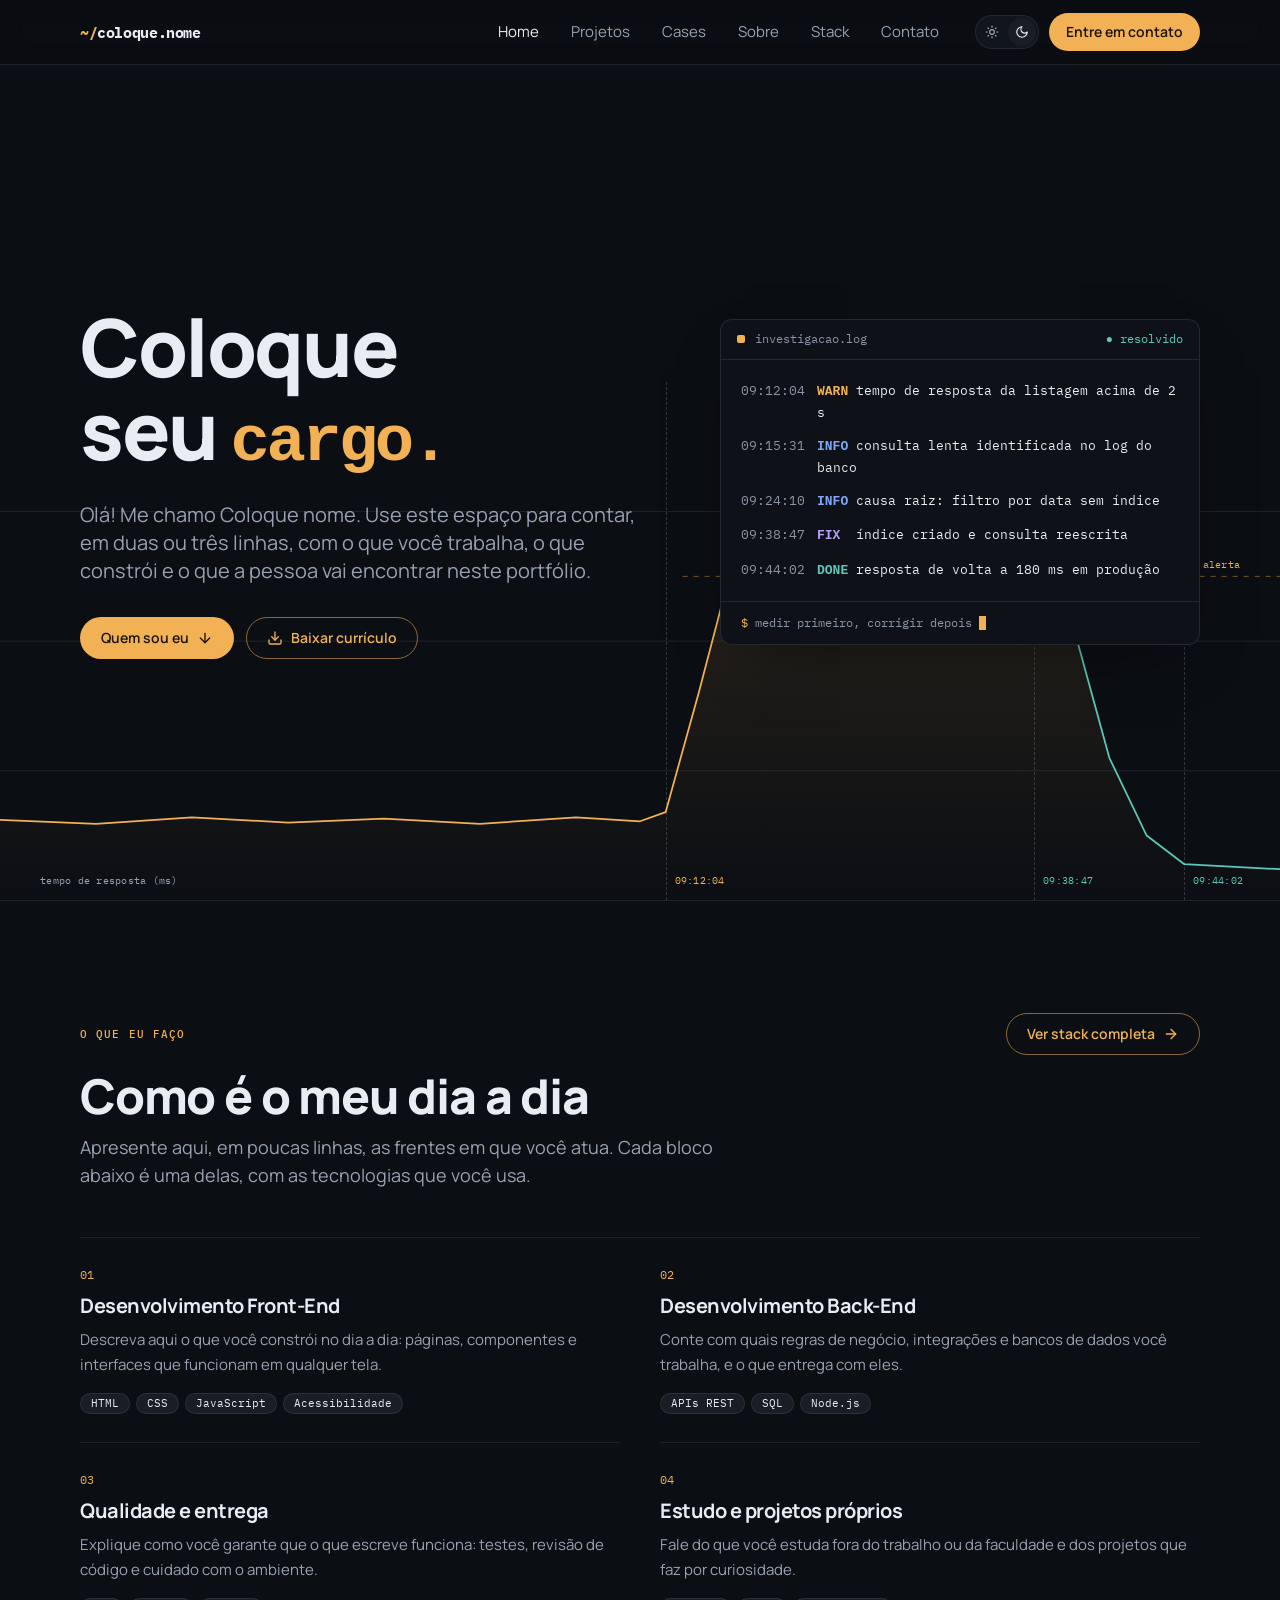
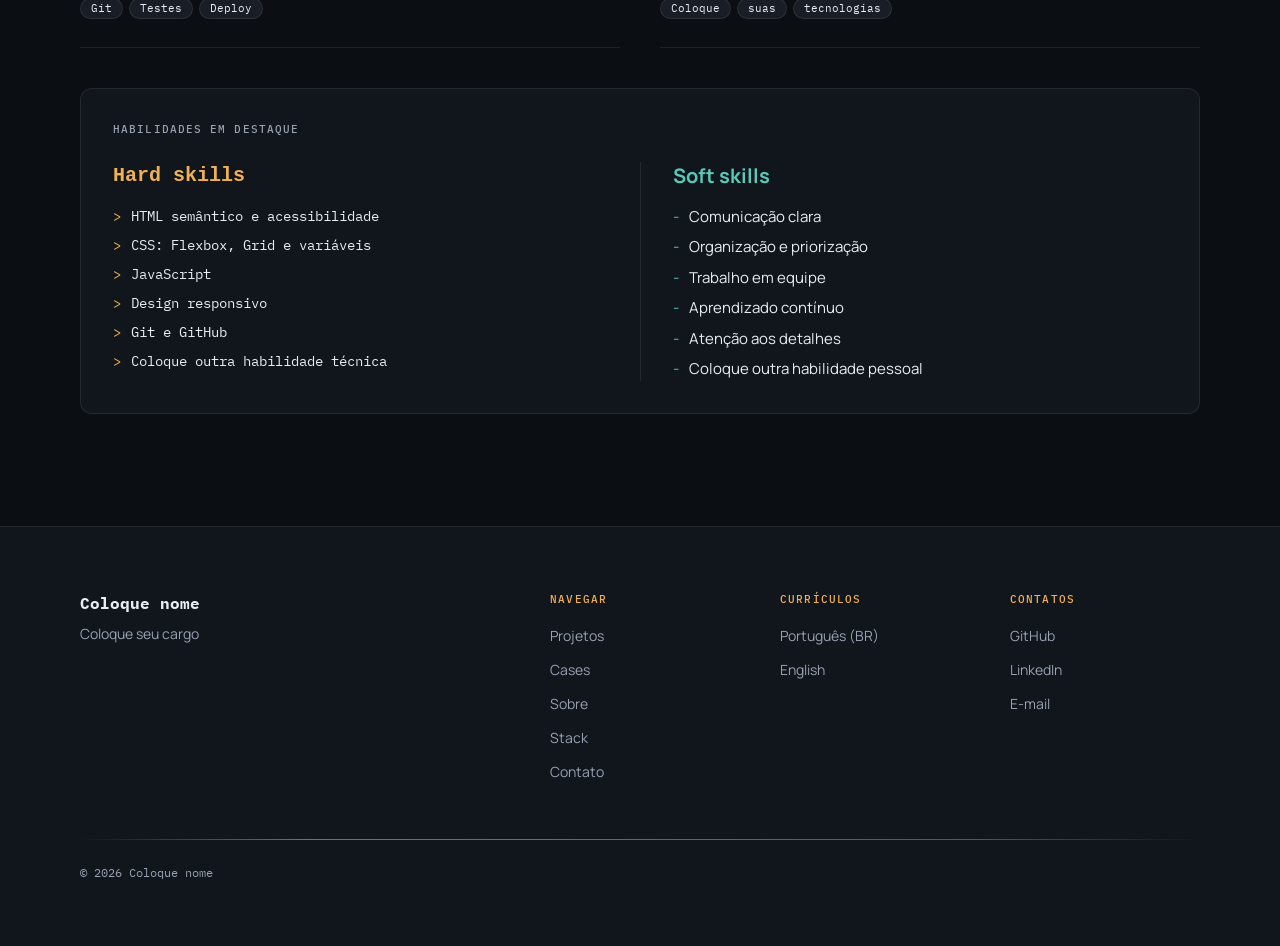
==== commit 29358792: "feat: adiciona bloco de habilidades Hard skills e soft skills lado a lado.  Co-authored-by: Vinicius" ====
--- a/index.html
+++ b/index.html
@@ -208,6 +208,34 @@
             </ul>
           </li>
         </ol>
+
+        <div class="skills" data-revelar>
+          <p class="rotulo skills__rotulo">Habilidades em destaque</p>
+          <div class="skills__grade">
+            <div class="skills__coluna--hard">
+              <h3 class="skills__titulo">Hard skills</h3>
+              <ul class="skills__lista">
+                <li>HTML semântico e acessibilidade</li>
+                <li>CSS: Flexbox, Grid e variáveis</li>
+                <li>JavaScript</li>
+                <li>Design responsivo</li>
+                <li>Git e GitHub</li>
+                <li>Coloque outra habilidade técnica</li>
+              </ul>
+            </div>
+            <div class="skills__coluna--soft">
+              <h3 class="skills__titulo">Soft skills</h3>
+              <ul class="skills__lista">
+                <li>Comunicação clara</li>
+                <li>Organização e priorização</li>
+                <li>Trabalho em equipe</li>
+                <li>Aprendizado contínuo</li>
+                <li>Atenção aos detalhes</li>
+                <li>Coloque outra habilidade pessoal</li>
+              </ul>
+            </div>
+          </div>
+        </div>
       </div>
     </section>
   </main>
--- a/css/componentes.css
+++ b/css/componentes.css
@@ -256,3 +256,90 @@
     font-size: 4.5rem;
   }
 }
+
+/* ---------------------------------- Skills ---------------------------------- */
+
+/*
+ * Bloco de destaque das skills: hard skills em mono com ">" e soft skills em
+ * sans com "-", lado a lado e separadas por uma linha.
+ */
+.skills {
+  padding: 1.5rem;
+  border: 1px solid var(--linha);
+  border-radius: var(--raio);
+  background: var(--superficie);
+}
+
+.skills__rotulo {
+  margin-bottom: 1.5rem;
+  color: var(--texto-suave);
+}
+
+.skills__grade {
+  display: grid;
+  gap: 2rem;
+}
+
+.skills__titulo {
+  font-size: 1.25rem;
+  font-weight: 700;
+  line-height: 1.75rem;
+}
+
+.skills__lista {
+  display: flex;
+  flex-direction: column;
+  gap: 0.5rem;
+  margin-top: 1rem;
+  font-size: 0.9375rem;
+}
+
+.skills__lista li {
+  display: flex;
+  gap: 0.625rem;
+}
+
+.skills__coluna--hard .skills__titulo {
+  color: var(--ambar);
+  font-family: var(--fonte-mono);
+  font-weight: 600;
+}
+
+.skills__coluna--hard .skills__lista {
+  font-family: var(--fonte-mono);
+  font-size: 0.875rem;
+}
+
+.skills__coluna--hard li::before {
+  color: var(--ambar);
+  content: ">";
+}
+
+.skills__coluna--soft .skills__titulo {
+  color: var(--verde);
+}
+
+.skills__coluna--soft li::before {
+  color: var(--verde);
+  content: "-";
+}
+
+@media (min-width: 40rem) {
+  .skills {
+    padding: 2rem;
+  }
+
+  .skills__grade {
+    grid-template-columns: repeat(2, 1fr);
+    gap: 0;
+  }
+
+  .skills__coluna--hard {
+    padding-right: 2rem;
+  }
+
+  .skills__coluna--soft {
+    padding-left: 2rem;
+    border-left: 1px solid var(--linha);
+  }
+}
--- a/css/home.css
+++ b/css/home.css
@@ -311,3 +311,7 @@
     grid-template-columns: repeat(2, 1fr);
   }
 }
+
+.secao .skills {
+  margin-top: 2.5rem;
+}
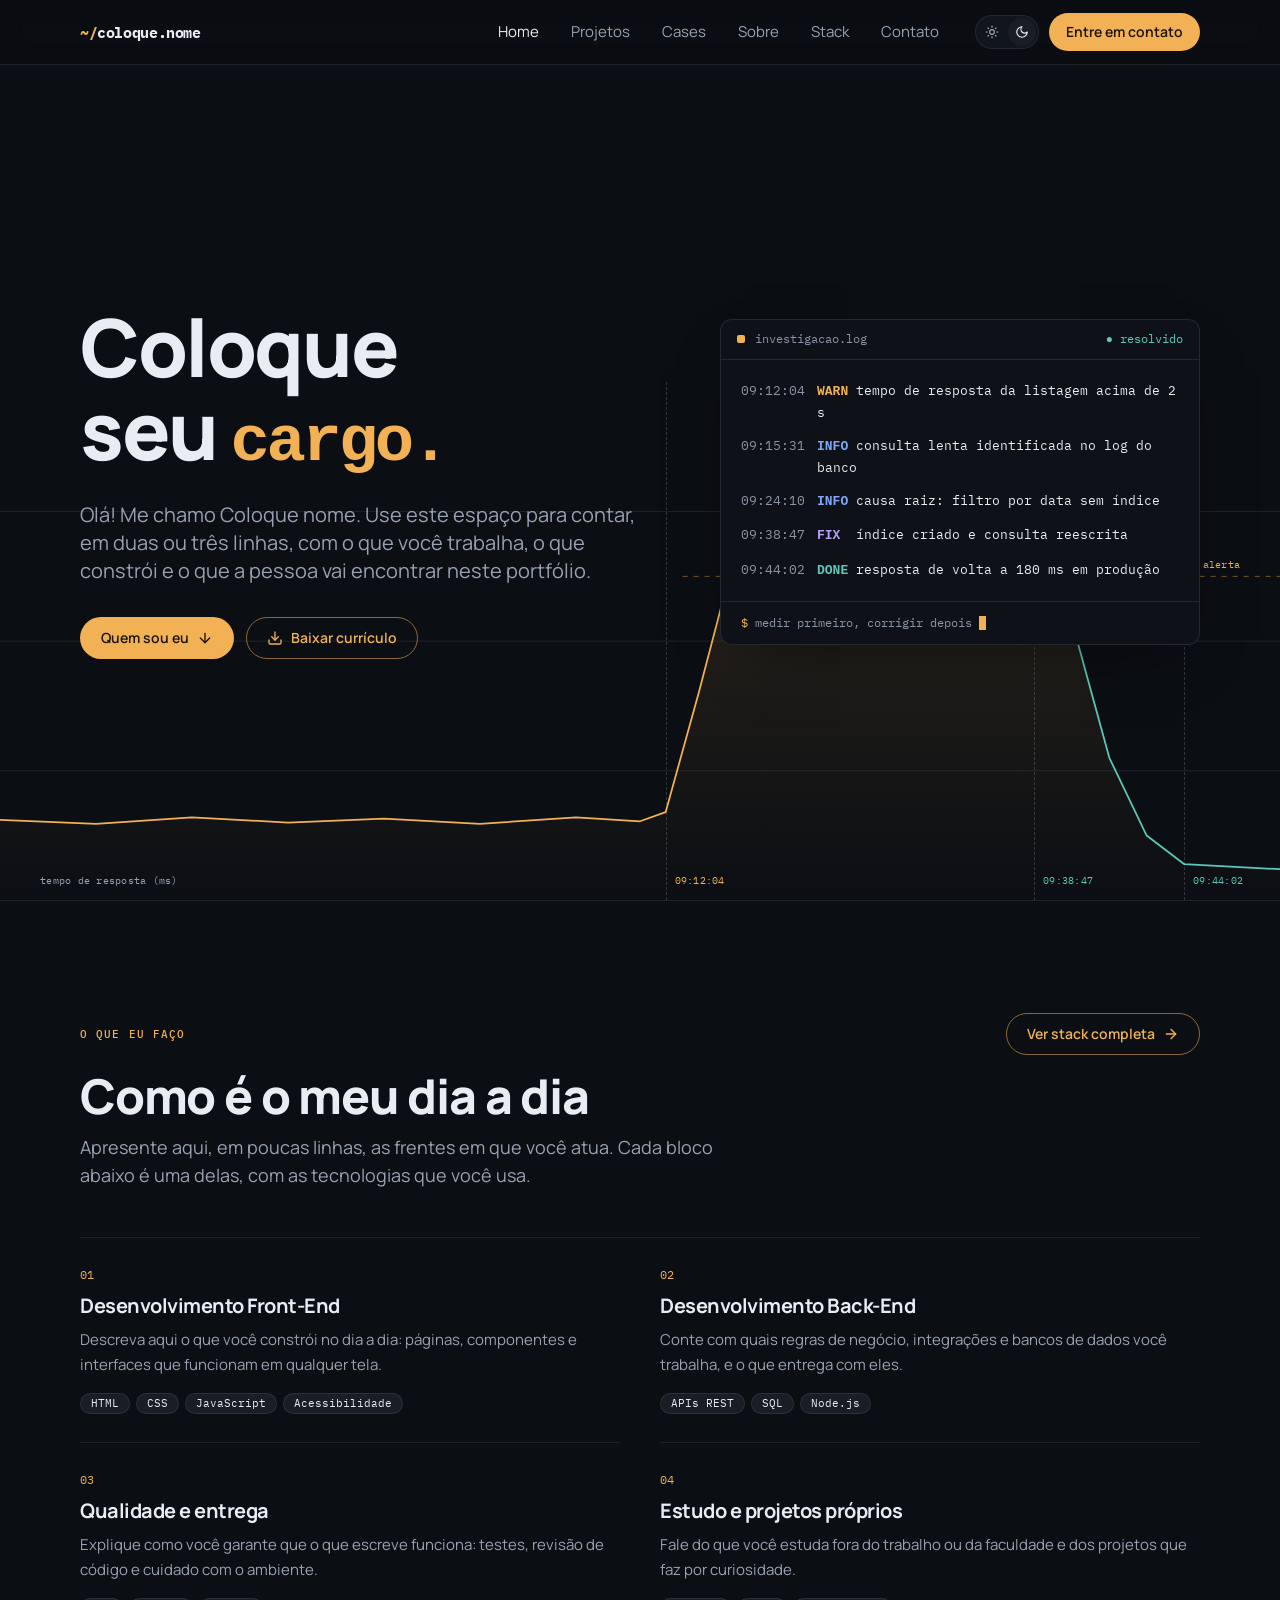
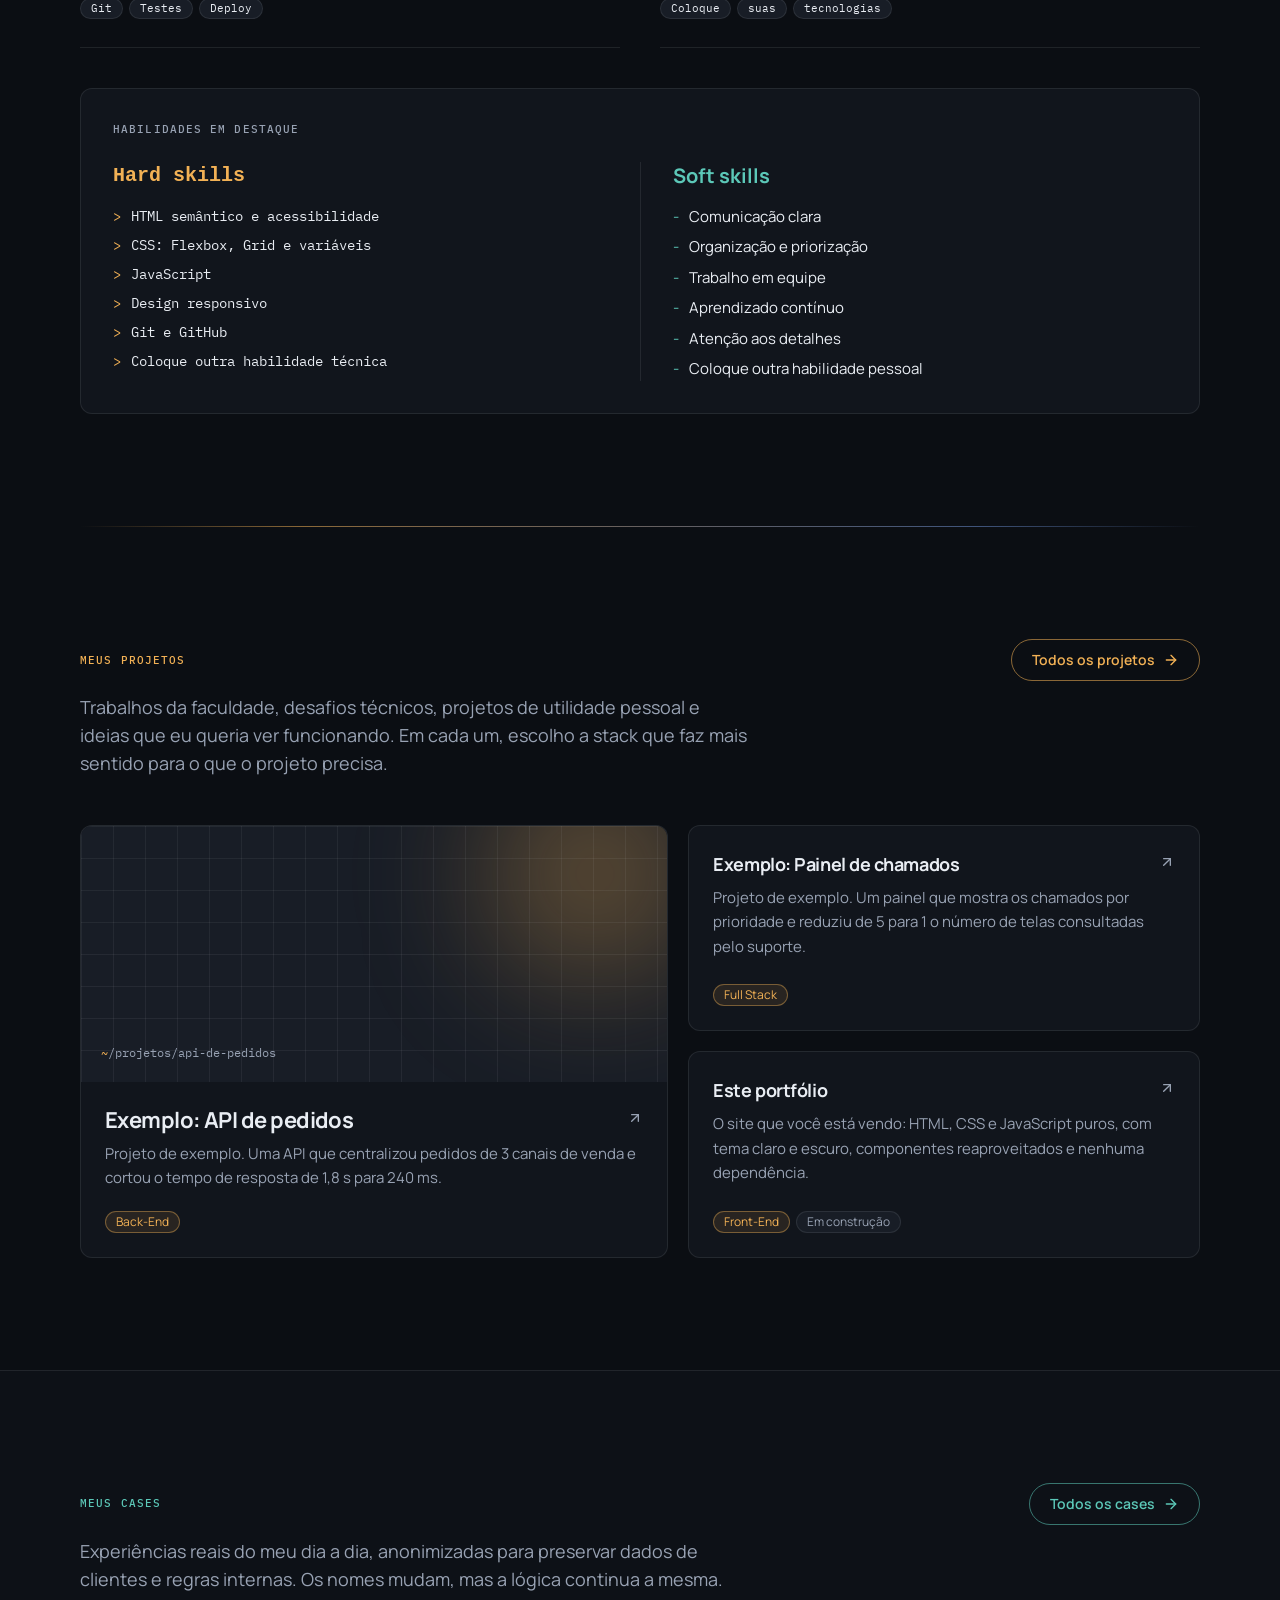
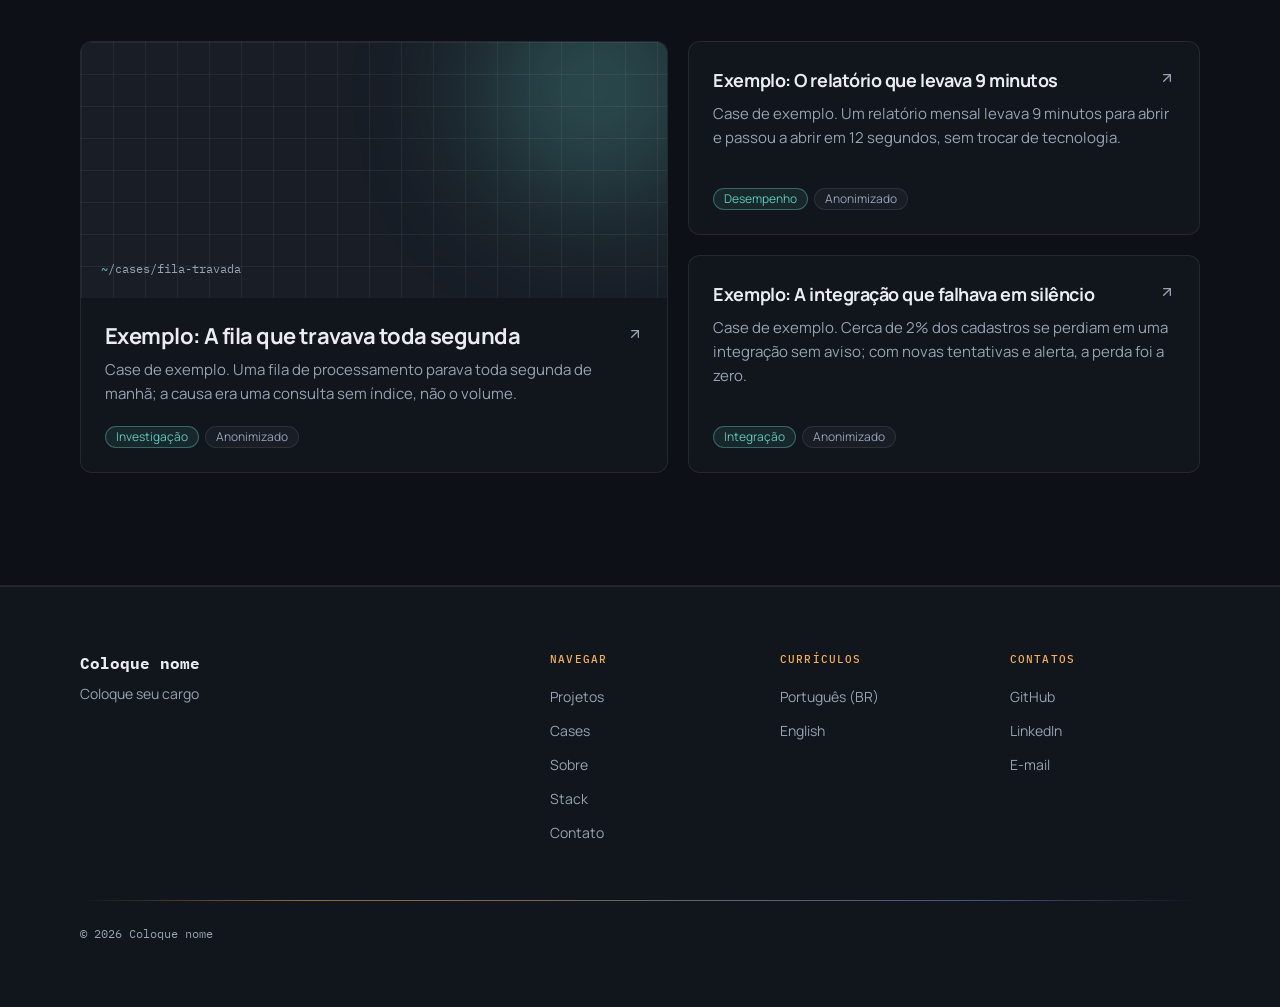
==== commit de6ff1ac: "feat: adiciona seções de projetos e cases na home Grade com um card em destaque e os demais ao lado." ====
--- a/index.html
+++ b/index.html
@@ -238,6 +238,142 @@
         </div>
       </div>
     </section>
+
+    <div class="container">
+      <div class="divisor"></div>
+    </div>
+
+    <!-- Projetos -->
+    <section class="secao" id="projetos" data-tom="projeto" aria-labelledby="projetos-titulo">
+      <div class="container">
+        <div class="secao__cabecalho">
+          <div class="secao__topo">
+            <h2 class="rotulo secao__categoria" id="projetos-titulo">Meus projetos</h2>
+            <a class="botao botao--secundario" href="projetos.html">Todos os projetos <svg class="icone" viewBox="0 0 24 24" aria-hidden="true"><path d="M5 12h14"/><path d="m12 5 7 7-7 7"/></svg></a>
+          </div>
+          <p class="secao__descricao">Trabalhos da faculdade, desafios técnicos, projetos de utilidade pessoal e ideias que eu queria ver funcionando. Em cada um, escolho a stack que faz mais sentido para o que o projeto precisa.</p>
+        </div>
+
+        <div class="bento">
+          <div data-revelar>
+            <article class="card card--destaque">
+              <div class="capa" aria-hidden="true">
+                <div class="malha"></div>
+                <p class="capa__caminho"><span>~</span>/projetos/api-de-pedidos</p>
+              </div>
+              <div class="card__corpo">
+                <div class="card__topo">
+                  <h3 class="card__titulo"><a href="projetos/api-de-pedidos.html">Exemplo: API de pedidos</a></h3>
+                  <svg class="icone" viewBox="0 0 24 24" aria-hidden="true"><path d="M7 7h10v10"/><path d="M7 17 17 7"/></svg>
+                </div>
+                <p class="card__resumo">Projeto de exemplo. Uma API que centralizou pedidos de 3 canais de venda e cortou o tempo de resposta de 1,8 s para 240 ms.</p>
+                <ul class="tags">
+                  <li class="tag tag--tom">Back-End</li>
+                </ul>
+              </div>
+            </article>
+          </div>
+          <div class="bento__lado">
+            <div data-revelar data-atraso="0.06">
+              <article class="card">
+                <div class="card__corpo">
+                  <div class="card__topo">
+                    <h3 class="card__titulo"><a href="projetos/painel-de-chamados.html">Exemplo: Painel de chamados</a></h3>
+                    <svg class="icone" viewBox="0 0 24 24" aria-hidden="true"><path d="M7 7h10v10"/><path d="M7 17 17 7"/></svg>
+                  </div>
+                  <p class="card__resumo">Projeto de exemplo. Um painel que mostra os chamados por prioridade e reduziu de 5 para 1 o número de telas consultadas pelo suporte.</p>
+                  <ul class="tags">
+                    <li class="tag tag--tom">Full Stack</li>
+                  </ul>
+                </div>
+              </article>
+            </div>
+            <div data-revelar data-atraso="0.12">
+              <article class="card">
+                <div class="card__corpo">
+                  <div class="card__topo">
+                    <h3 class="card__titulo"><a href="projetos/portfolio.html">Este portfólio</a></h3>
+                    <svg class="icone" viewBox="0 0 24 24" aria-hidden="true"><path d="M7 7h10v10"/><path d="M7 17 17 7"/></svg>
+                  </div>
+                  <p class="card__resumo">O site que você está vendo: HTML, CSS e JavaScript puros, com tema claro e escuro, componentes reaproveitados e nenhuma dependência.</p>
+                  <ul class="tags">
+                    <li class="tag tag--tom">Front-End</li>
+                    <li class="tag">Em construção</li>
+                  </ul>
+                </div>
+              </article>
+            </div>
+          </div>
+        </div>
+      </div>
+    </section>
+
+    <!-- Cases -->
+    <section class="secao secao--faixa" id="cases" data-tom="case" aria-labelledby="cases-titulo">
+      <div class="container">
+        <div class="secao__cabecalho">
+          <div class="secao__topo">
+            <h2 class="rotulo secao__categoria" id="cases-titulo">Meus cases</h2>
+            <a class="botao botao--secundario" href="cases.html">Todos os cases <svg class="icone" viewBox="0 0 24 24" aria-hidden="true"><path d="M5 12h14"/><path d="m12 5 7 7-7 7"/></svg></a>
+          </div>
+          <p class="secao__descricao">Experiências reais do meu dia a dia, anonimizadas para preservar dados de clientes e regras internas. Os nomes mudam, mas a lógica continua a mesma.</p>
+        </div>
+
+        <div class="bento">
+          <div data-revelar>
+            <article class="card card--destaque">
+              <div class="capa" aria-hidden="true">
+                <div class="malha"></div>
+                <p class="capa__caminho"><span>~</span>/cases/fila-travada</p>
+              </div>
+              <div class="card__corpo">
+                <div class="card__topo">
+                  <h3 class="card__titulo"><a href="cases/fila-travada.html">Exemplo: A fila que travava toda segunda</a></h3>
+                  <svg class="icone" viewBox="0 0 24 24" aria-hidden="true"><path d="M7 7h10v10"/><path d="M7 17 17 7"/></svg>
+                </div>
+                <p class="card__resumo">Case de exemplo. Uma fila de processamento parava toda segunda de manhã; a causa era uma consulta sem índice, não o volume.</p>
+                <ul class="tags">
+                  <li class="tag tag--tom">Investigação</li>
+                  <li class="tag">Anonimizado</li>
+                </ul>
+              </div>
+            </article>
+          </div>
+          <div class="bento__lado">
+            <div data-revelar data-atraso="0.06">
+              <article class="card">
+                <div class="card__corpo">
+                  <div class="card__topo">
+                    <h3 class="card__titulo"><a href="cases/relatorio-lento.html">Exemplo: O relatório que levava 9 minutos</a></h3>
+                    <svg class="icone" viewBox="0 0 24 24" aria-hidden="true"><path d="M7 7h10v10"/><path d="M7 17 17 7"/></svg>
+                  </div>
+                  <p class="card__resumo">Case de exemplo. Um relatório mensal levava 9 minutos para abrir e passou a abrir em 12 segundos, sem trocar de tecnologia.</p>
+                  <ul class="tags">
+                    <li class="tag tag--tom">Desempenho</li>
+                    <li class="tag">Anonimizado</li>
+                  </ul>
+                </div>
+              </article>
+            </div>
+            <div data-revelar data-atraso="0.12">
+              <article class="card">
+                <div class="card__corpo">
+                  <div class="card__topo">
+                    <h3 class="card__titulo"><a href="cases/integracao-instavel.html">Exemplo: A integração que falhava em silêncio</a></h3>
+                    <svg class="icone" viewBox="0 0 24 24" aria-hidden="true"><path d="M7 7h10v10"/><path d="M7 17 17 7"/></svg>
+                  </div>
+                  <p class="card__resumo">Case de exemplo. Cerca de 2% dos cadastros se perdiam em uma integração sem aviso; com novas tentativas e alerta, a perda foi a zero.</p>
+                  <ul class="tags">
+                    <li class="tag tag--tom">Integração</li>
+                    <li class="tag">Anonimizado</li>
+                  </ul>
+                </div>
+              </article>
+            </div>
+          </div>
+        </div>
+      </div>
+    </section>
   </main>
 
   <footer class="rodape">
@@ -286,5 +422,6 @@
 
   <script src="js/menu.js" defer></script>
   <script src="js/rodape.js" defer></script>
+  <script src="js/revelar.js" defer></script>
 </body>
 </html>
--- a/css/base.css
+++ b/css/base.css
@@ -202,3 +202,23 @@
 .pular:focus {
   transform: none;
 }
+
+/* ----------------------------- Entrada ao rolar ----------------------------- */
+
+/*
+ * Elementos com data-revelar entram com fade e um leve deslocamento quando
+ * aparecem na tela (js/revelar.js). A classe .js só existe com JavaScript
+ * ativo, então sem ele o conteúdo fica visível normalmente.
+ */
+.js [data-revelar] {
+  opacity: 0;
+  transform: translateY(16px);
+  transition:
+    opacity 0.5s var(--curva-saida),
+    transform 0.5s var(--curva-saida);
+}
+
+.js [data-revelar].visivel {
+  opacity: 1;
+  transform: none;
+}
--- a/css/componentes.css
+++ b/css/componentes.css
@@ -343,3 +343,142 @@
     border-left: 1px solid var(--linha);
   }
 }
+
+/* ----------------------------------- Card ----------------------------------- */
+
+/* Card de projeto ou case. O link do título cobre o card inteiro. */
+.card {
+  position: relative;
+  display: flex;
+  height: 100%;
+  flex-direction: column;
+  overflow: hidden;
+  border: 1px solid var(--linha);
+  border-radius: var(--raio);
+  background: var(--superficie);
+  transition:
+    border-color 150ms var(--curva-saida),
+    transform 150ms var(--curva-saida);
+}
+
+.card:hover {
+  border-color: color-mix(in oklab, var(--tom) 55%, transparent);
+  transform: translateY(-2px);
+}
+
+.card__corpo {
+  display: flex;
+  flex: 1;
+  flex-direction: column;
+  padding: 1.5rem;
+}
+
+.card__topo {
+  display: flex;
+  align-items: flex-start;
+  justify-content: space-between;
+  gap: 0.75rem;
+}
+
+.card__titulo {
+  font-size: 1.125rem;
+  font-weight: 700;
+  line-height: 1.75rem;
+  letter-spacing: -0.025em;
+}
+
+.card__titulo a::after {
+  position: absolute;
+  inset: 0;
+  content: "";
+}
+
+.card__topo .icone {
+  margin-top: 0.25rem;
+  color: var(--texto-suave);
+  transition: color 150ms;
+}
+
+.card:hover .card__topo .icone {
+  color: var(--tom);
+}
+
+.card__resumo {
+  margin-top: 0.5rem;
+  color: var(--texto-suave);
+  font-size: 0.9375rem;
+  line-height: 1.625;
+}
+
+.card .tags {
+  margin-top: auto;
+  padding-top: 1.25rem;
+}
+
+/*
+ * Capa gerada: a malha, um brilho na cor da seção e o caminho da página em mono.
+ * Para usar uma imagem, troque o conteúdo da capa por um <img>.
+ */
+.capa {
+  position: relative;
+  display: flex;
+  aspect-ratio: 16 / 9;
+  align-items: flex-end;
+  overflow: hidden;
+  padding: 1.25rem;
+  background: var(--superficie-2);
+}
+
+.capa .malha {
+  position: absolute;
+  inset: 0;
+  opacity: 0.7;
+}
+
+.capa::before {
+  position: absolute;
+  top: -4rem;
+  right: -2.5rem;
+  width: 14rem;
+  height: 14rem;
+  border-radius: 50%;
+  background: color-mix(in oklab, var(--tom) 30%, transparent);
+  filter: blur(64px);
+  content: "";
+}
+
+.capa img {
+  position: absolute;
+  inset: 0;
+  width: 100%;
+  height: 100%;
+  object-fit: cover;
+}
+
+.capa__caminho {
+  position: relative;
+  color: var(--texto-suave);
+  font-family: var(--fonte-mono);
+  font-size: 0.75rem;
+}
+
+.capa__caminho span {
+  color: var(--tom);
+}
+
+/* Card grande da home: a capa ocupa a altura que sobrar. */
+.card--destaque .capa {
+  aspect-ratio: 16 / 10;
+}
+
+.card--destaque .card__titulo {
+  font-size: 1.375rem;
+}
+
+@media (min-width: 64rem) {
+  .card--destaque .capa {
+    min-height: 16rem;
+    flex: 1;
+    aspect-ratio: auto;
+  }
+}
--- a/css/home.css
+++ b/css/home.css
@@ -315,3 +315,24 @@
 .secao .skills {
   margin-top: 2.5rem;
 }
+
+/* ------------------------------ Projetos e cases ---------------------------- */
+
+/* Grade da home: 1 card grande com capa à esquerda e os demais, só de texto, à direita. */
+.bento,
+.bento__lado {
+  display: grid;
+  gap: 1.25rem;
+}
+
+/* A seção de cases ganha um fundo próprio para se separar da de projetos. */
+.secao--faixa {
+  border-block: 1px solid var(--linha);
+  background: color-mix(in srgb, var(--superficie) 50%, transparent);
+}
+
+@media (min-width: 64rem) {
+  .bento {
+    grid-template-columns: 1.15fr 1fr;
+  }
+}
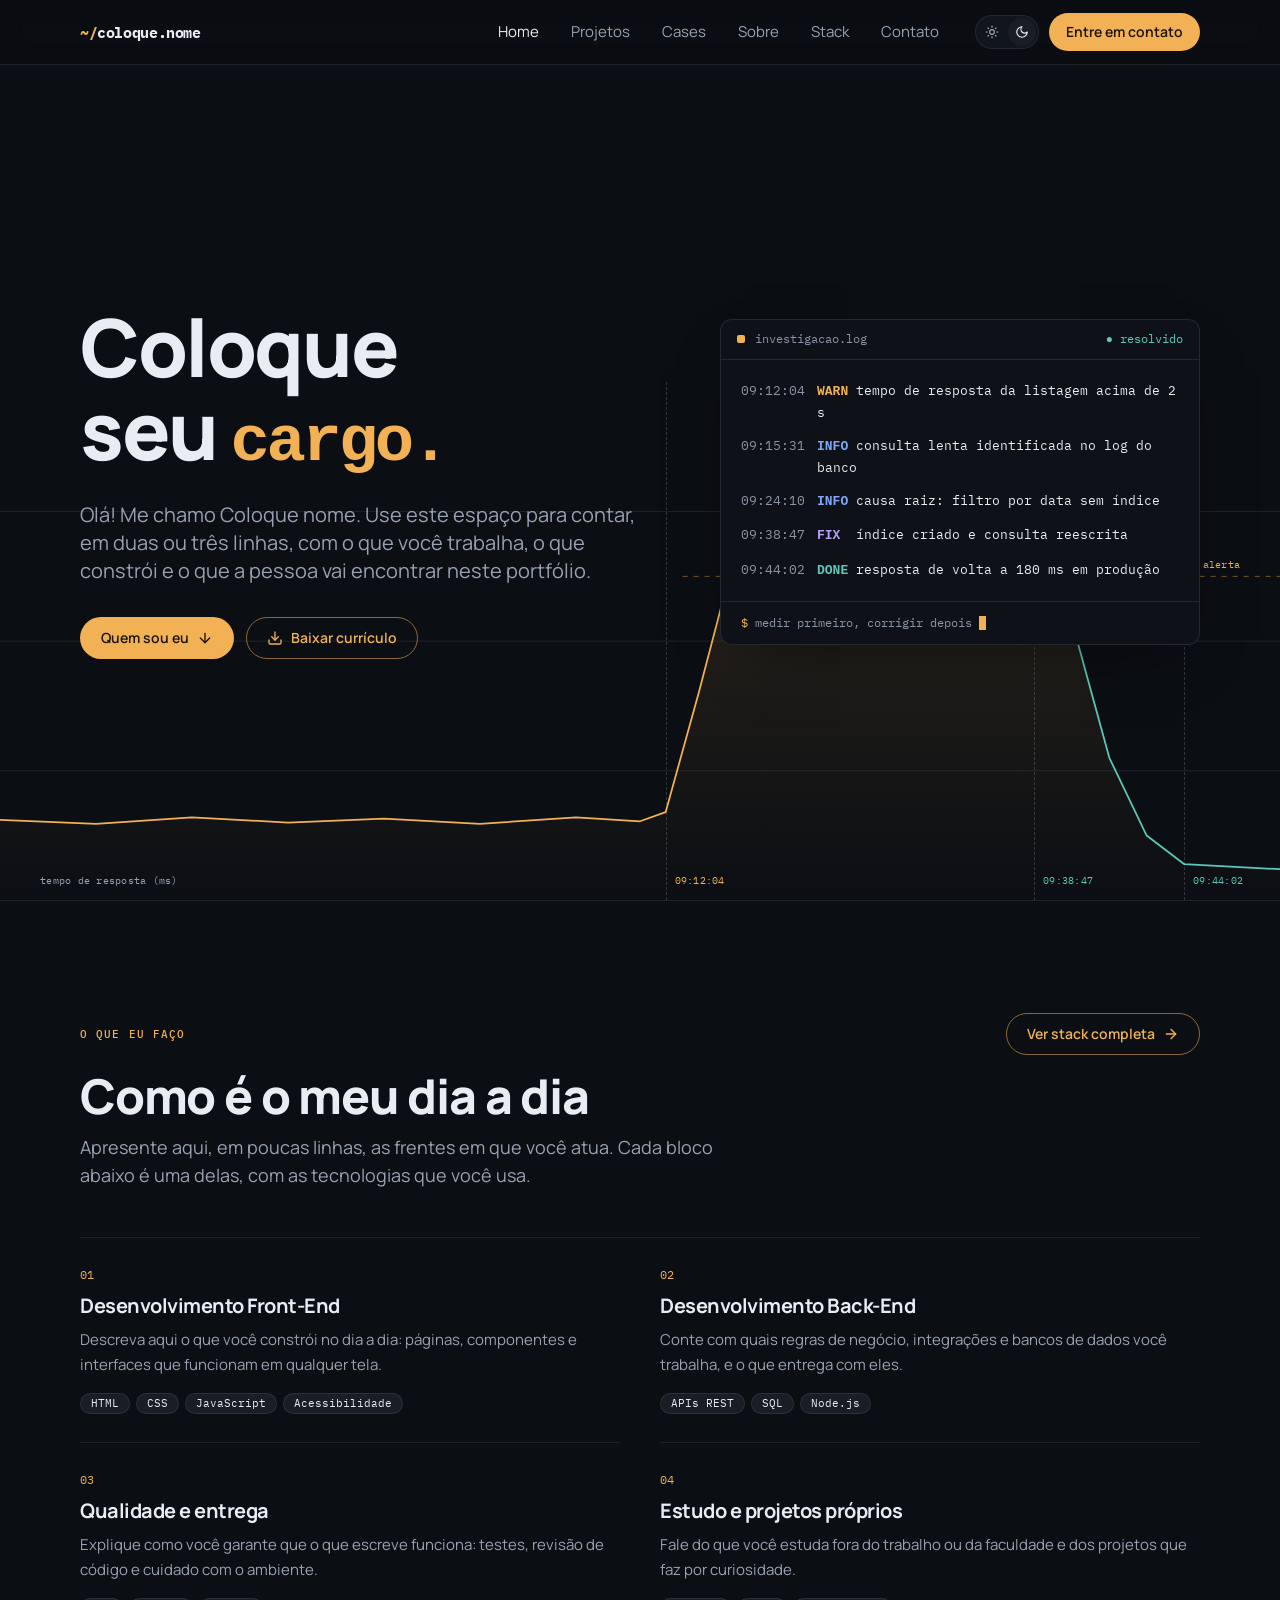
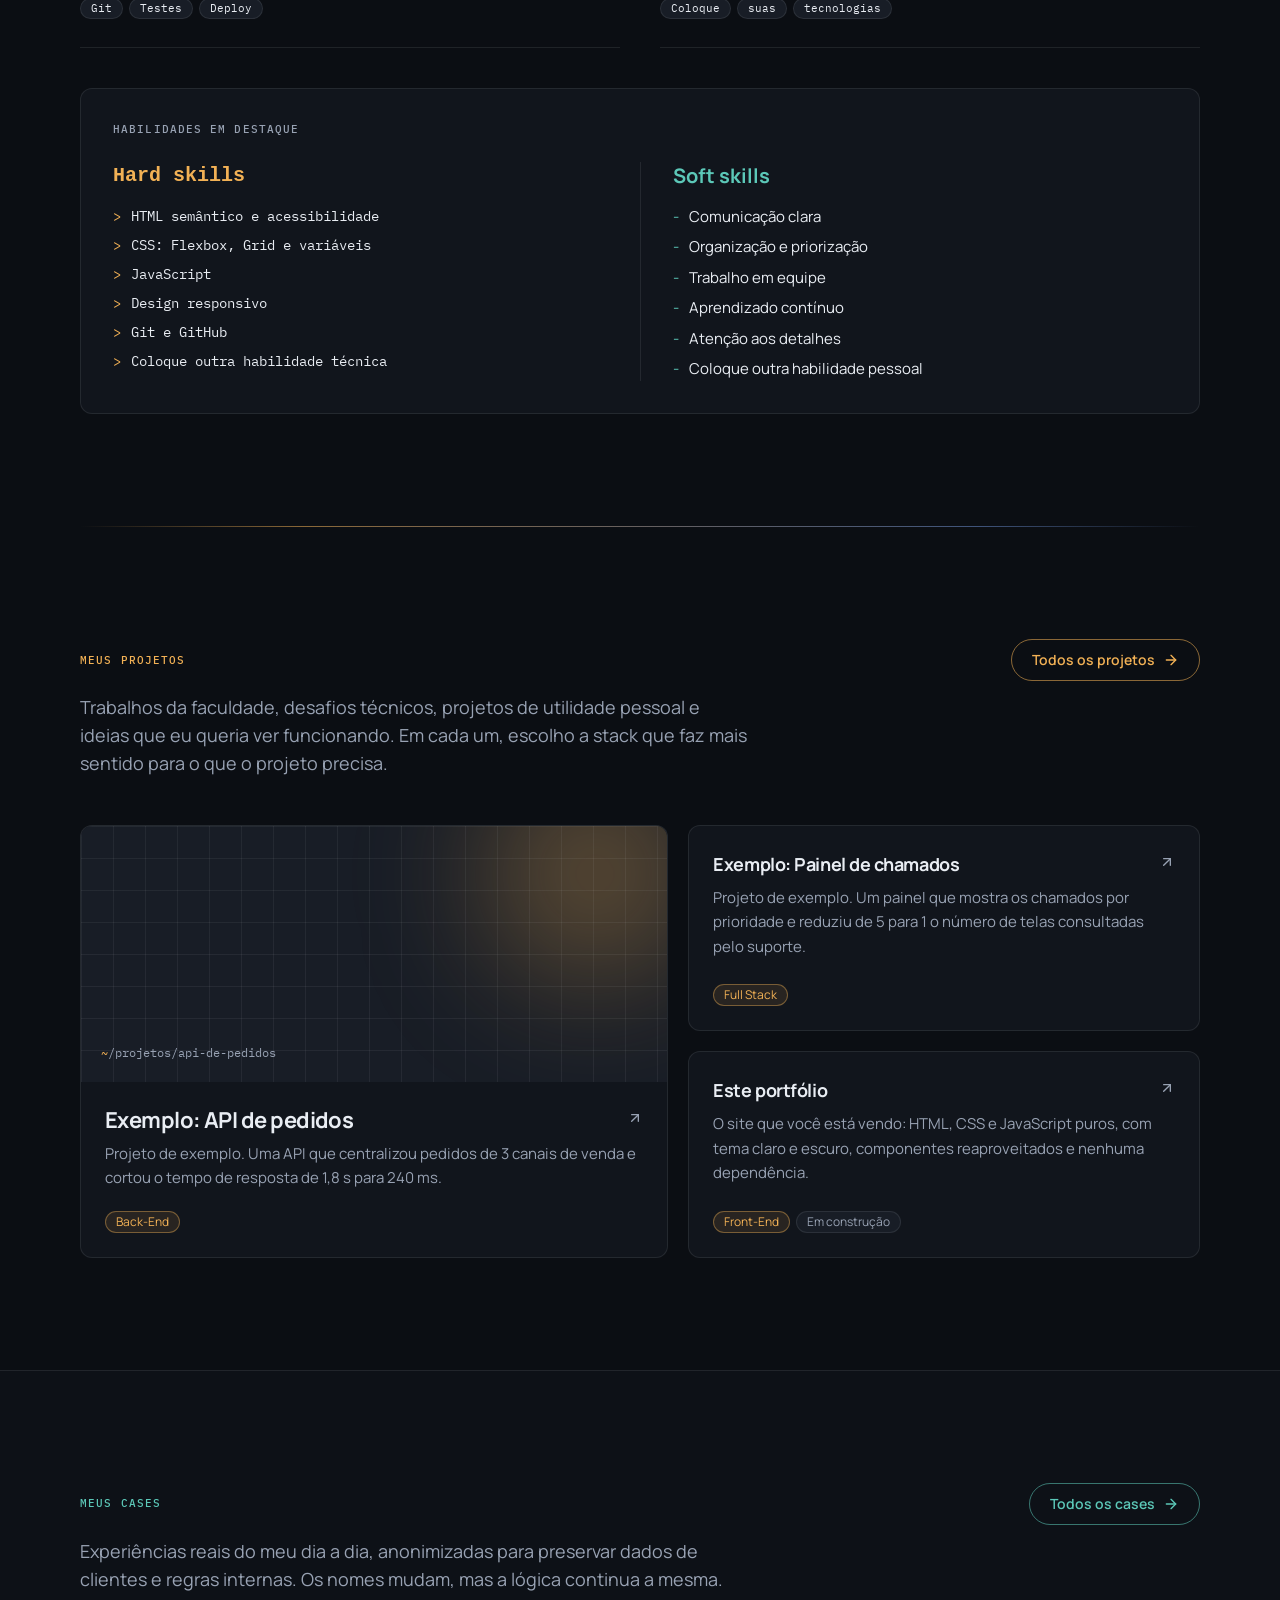
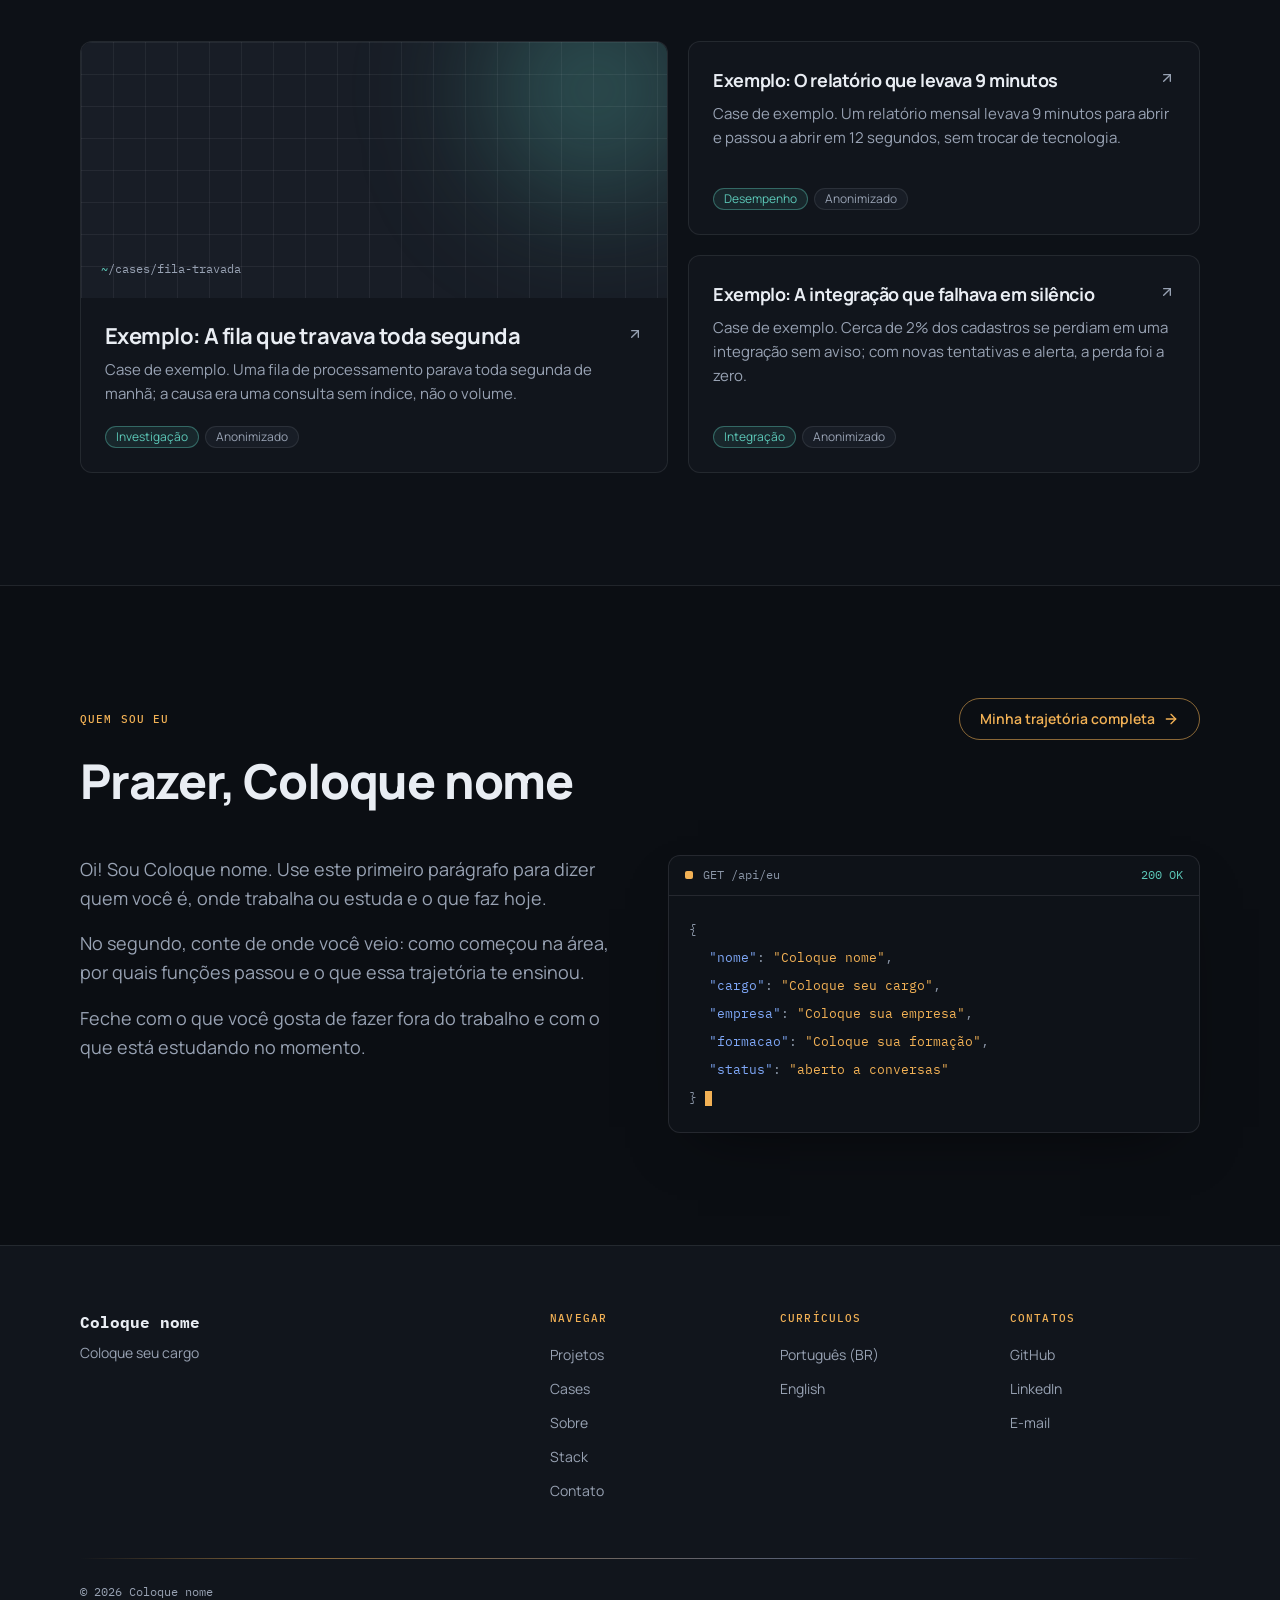
==== commit 7339feaf: "feat: adiciona seção "Quem sou eu" com ficha em JSON Co-authored-by: Vinicius Amaral <vinicius.mbrit" ====
--- a/index.html
+++ b/index.html
@@ -374,6 +374,43 @@
         </div>
       </div>
     </section>
+
+    <!-- Quem sou eu -->
+    <section class="secao" id="quem-sou" aria-labelledby="quem-sou-titulo">
+      <div class="container">
+        <div class="secao__cabecalho">
+          <div class="secao__topo">
+            <p class="rotulo secao__categoria">Quem sou eu</p>
+            <a class="botao botao--secundario" href="sobre.html">Minha trajetória completa <svg class="icone" viewBox="0 0 24 24" aria-hidden="true"><path d="M5 12h14"/><path d="m12 5 7 7-7 7"/></svg></a>
+          </div>
+          <h2 class="secao__titulo" id="quem-sou-titulo">Prazer, Coloque nome</h2>
+        </div>
+
+        <div class="quem-sou">
+          <div class="quem-sou__texto">
+            <p>Oi! Sou Coloque nome. Use este primeiro parágrafo para dizer quem você é, onde trabalha ou estuda e o que faz hoje.</p>
+            <p>No segundo, conte de onde você veio: como começou na área, por quais funções passou e o que essa trajetória te ensinou.</p>
+            <p>Feche com o que você gosta de fazer fora do trabalho e com o que está estudando no momento.</p>
+          </div>
+
+          <div class="janela" data-revelar>
+            <div class="janela__barra">
+              <p class="janela__titulo"><span>GET /api/eu</span></p>
+              <p class="janela__lateral">200 OK</p>
+            </div>
+            <div class="ficha">
+              <p class="ficha__pontuacao" style="--i: 0">{</p>
+              <p class="ficha__campo" style="--i: 1"><span class="ficha__chave">"nome"</span><span class="ficha__pontuacao">: </span><span class="ficha__valor">"Coloque nome"</span><span class="ficha__pontuacao">,</span></p>
+              <p class="ficha__campo" style="--i: 2"><span class="ficha__chave">"cargo"</span><span class="ficha__pontuacao">: </span><span class="ficha__valor">"Coloque seu cargo"</span><span class="ficha__pontuacao">,</span></p>
+              <p class="ficha__campo" style="--i: 3"><span class="ficha__chave">"empresa"</span><span class="ficha__pontuacao">: </span><span class="ficha__valor">"Coloque sua empresa"</span><span class="ficha__pontuacao">,</span></p>
+              <p class="ficha__campo" style="--i: 4"><span class="ficha__chave">"formacao"</span><span class="ficha__pontuacao">: </span><span class="ficha__valor">"Coloque sua formação"</span><span class="ficha__pontuacao">,</span></p>
+              <p class="ficha__campo" style="--i: 5"><span class="ficha__chave">"status"</span><span class="ficha__pontuacao">: </span><span class="ficha__valor">"aberto a conversas"</span></p>
+              <p class="ficha__pontuacao" style="--i: 6">} <span class="cursor" aria-hidden="true"></span></p>
+            </div>
+          </div>
+        </div>
+      </div>
+    </section>
   </main>
 
   <footer class="rodape">
--- a/css/home.css
+++ b/css/home.css
@@ -336,3 +336,67 @@
     grid-template-columns: 1.15fr 1fr;
   }
 }
+
+/* -------------------------------- Quem sou eu ------------------------------- */
+
+.quem-sou {
+  display: grid;
+  align-items: start;
+  gap: 2.5rem;
+}
+
+.quem-sou__texto {
+  display: flex;
+  flex-direction: column;
+  gap: 1rem;
+  color: var(--texto-suave);
+  font-size: 1.125rem;
+  line-height: 1.625;
+}
+
+/* Ficha em formato de resposta de API: um JSON revelado linha a linha. */
+.ficha {
+  padding: 1.25rem;
+  font-family: var(--fonte-mono);
+  font-size: 0.8125rem;
+  line-height: 1.75rem;
+}
+
+.ficha__campo {
+  padding-left: 1.25rem;
+}
+
+.ficha__chave {
+  color: var(--codigo-azul);
+}
+
+.ficha__valor {
+  color: var(--codigo-ambar);
+}
+
+.ficha__pontuacao {
+  color: var(--codigo-suave);
+}
+
+/* Aqui quem entra são as linhas, não o bloco: a janela fica parada. */
+.js .janela[data-revelar] {
+  opacity: 1;
+  transform: none;
+}
+
+.js .janela[data-revelar] .ficha p {
+  opacity: 0;
+}
+
+.js .janela[data-revelar].visivel .ficha p {
+  opacity: 1;
+  animation: log-entra 0.35s var(--curva-saida) both;
+  animation-delay: calc(0.15s + var(--i) * 0.18s);
+}
+
+@media (min-width: 64rem) {
+  .quem-sou {
+    grid-template-columns: repeat(2, 1fr);
+    gap: 3.5rem;
+  }
+}
